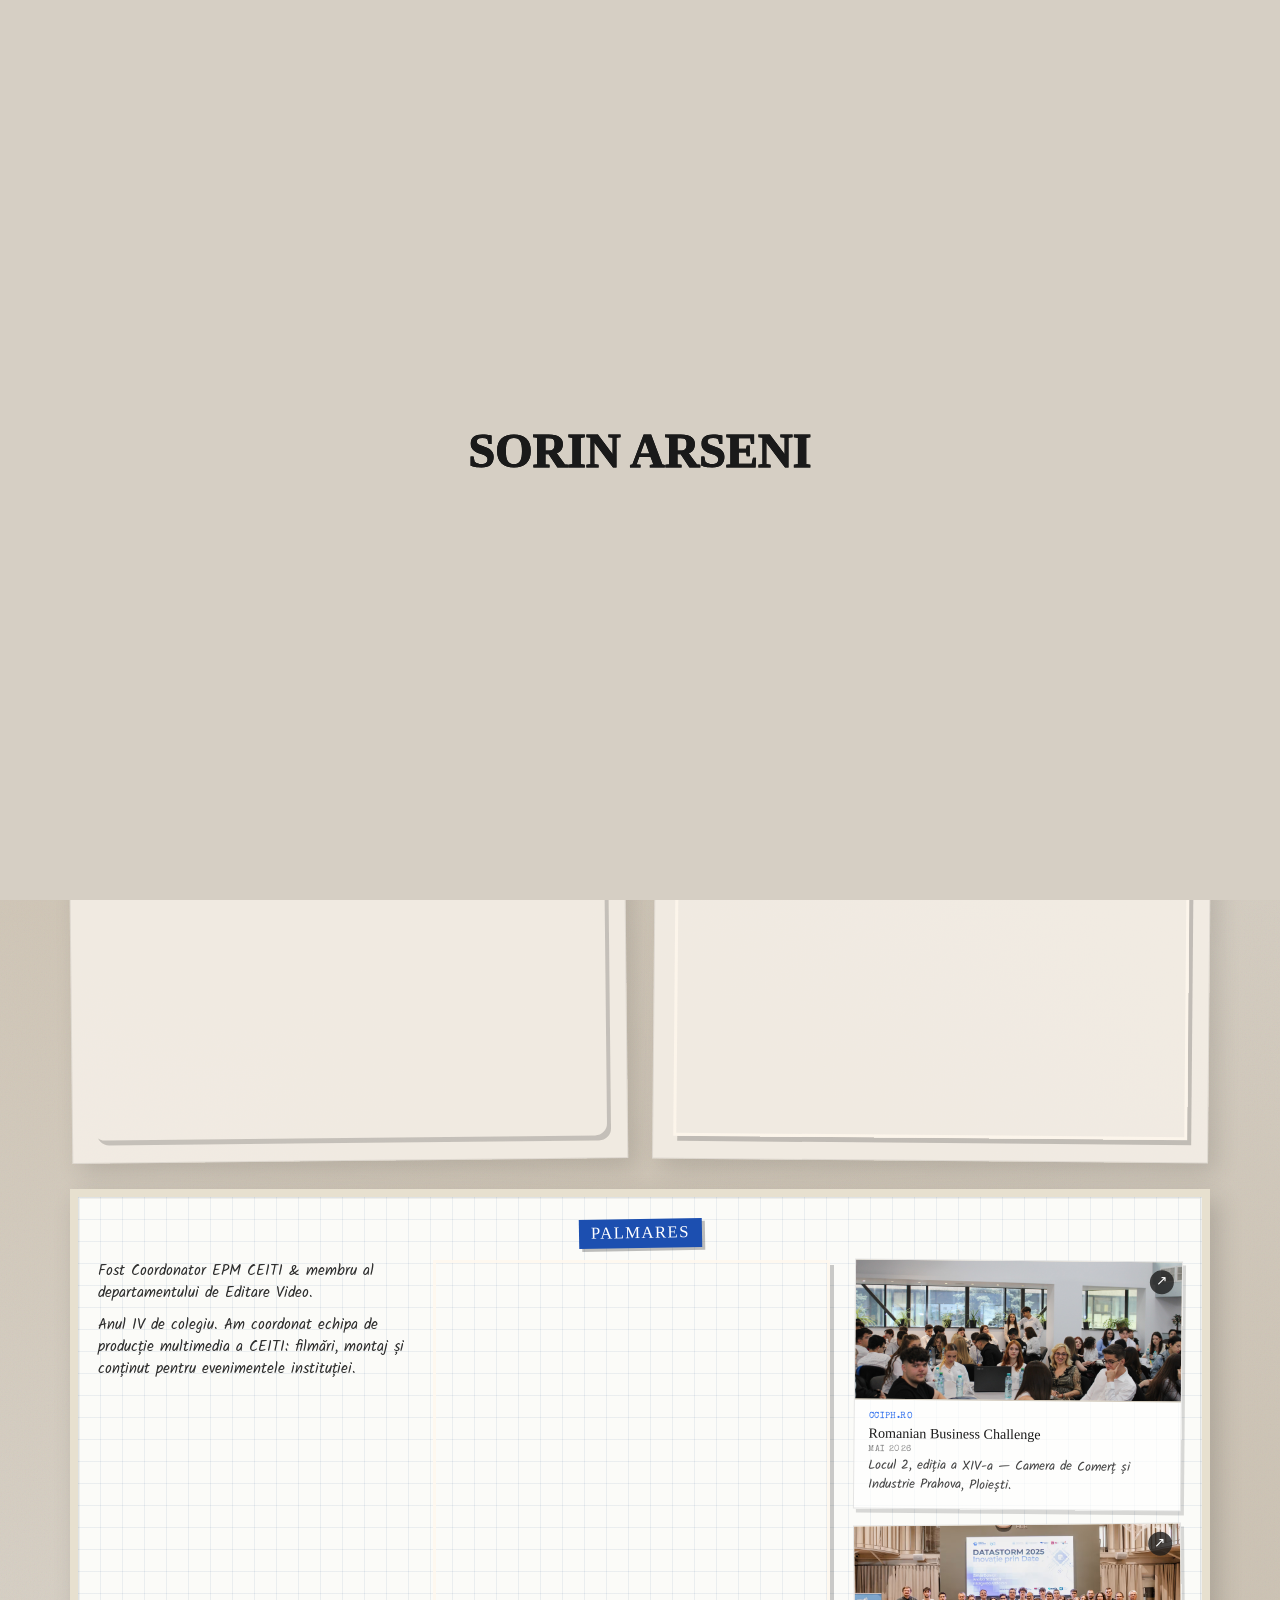
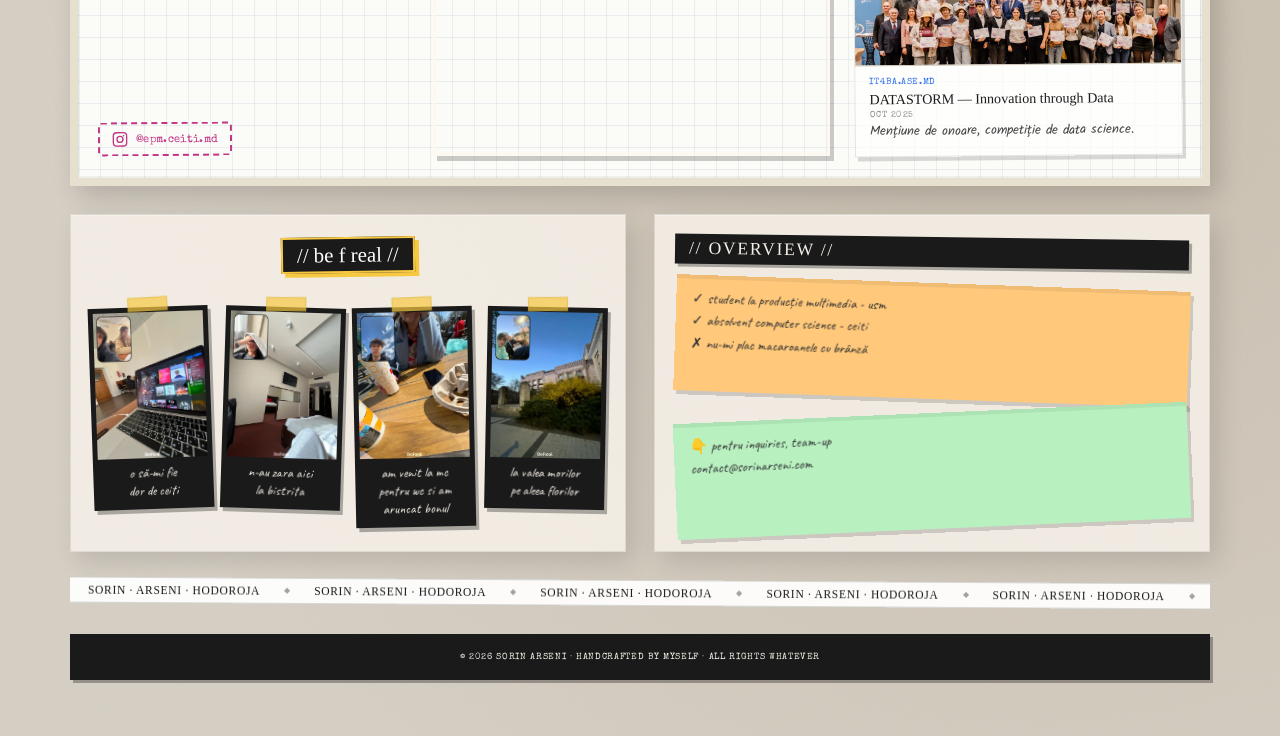
==== index.html @ 52825e4f "Clean up Palmares whiteboard: center title, drop marker tray and video subtitle, update coordinator " ====
<!doctype html>
<html lang="ro">
  <head>
    <meta charset="UTF-8" />
    <meta name="viewport" content="width=device-width, initial-scale=1.0" />
    <title>Sorin Arseni</title>
    <meta name="description" content="Sorin Arseni Hodoroja — digital creator și absolvent Computer Science - Chișinău, Moldova." />
    <meta property="og:title" content="Sorin Arseni" />
    <meta property="og:description" content="Digital creator și absolvent de Computer Science din Chișinău, Moldova." />
    <meta property="og:type" content="website" />
    <meta property="og:url" content="https://sorinarseni.com" />
    <meta property="og:image" content="https://sorinarseni.com/assets/images/me.jpg" />
    <meta name="twitter:card" content="summary_large_image" />
    <meta name="twitter:title" content="Sorin Arseni" />
    <meta name="twitter:description" content="Digital creator și absolvent de Computer Science din Chișinău, Moldova." />
    <meta name="twitter:image" content="https://sorinarseni.com/assets/images/me.jpg" />
    <link rel="icon" type="image/jpeg" href="assets/images/me.jpg" />
    <link
      href="https://fonts.googleapis.com/css2?family=Caveat:wght@400;600;700&family=Permanent+Marker&family=Special+Elite&family=Kalam:wght@300;400;700&display=swap"
      rel="stylesheet"
    />
    <link rel="stylesheet" href="assets/css/styles.css" />
  </head>
  <body>
    <div class="site-loader" id="siteLoader">
      <div class="loader"></div>
    </div>

    <div class="page">
      <div class="page-toolbar">
        <a
          class="toolbar-version"
          href="https://www.youtube.com/watch?v=p-SePx7OT5Y"
          target="_blank"
          rel="noopener"
        >
          <span class="toolbar-version-prefix">v</span>6.1
        </a>

        <div
          class="language-switch language-switch-desktop"
          role="group"
          aria-label="Language switch"
        >
          <button
            class="lang-btn is-active"
            type="button"
            data-lang="ro"
            aria-pressed="true"
          >
            RO
          </button>
          <button
            class="lang-btn"
            type="button"
            data-lang="en"
            aria-pressed="false"
          >
            EN
          </button>
          <button
            class="lang-btn"
            type="button"
            data-lang="it"
            aria-pressed="false"
          >
            IT
          </button>
        </div>

        <details class="lang-menu-mobile">
          <summary>LANG</summary>
          <div class="lang-menu-mobile-panel">
            <button
              class="lang-btn is-active"
              type="button"
              data-lang="ro"
              aria-pressed="true"
            >
              RO
            </button>
            <button
              class="lang-btn"
              type="button"
              data-lang="en"
              aria-pressed="false"
            >
              EN
            </button>
            <button
              class="lang-btn"
              type="button"
              data-lang="it"
              aria-pressed="false"
            >
              IT
            </button>
          </div>
        </details>
      </div>

      <div class="site-layout">
        <section class="hero-grid">
          <div class="hero-main">
            <div class="header-card torn">
              <div class="header-top">
                <div class="header-name-block">
                  <h1 class="name-big">
                    <span class="hl">Sorin</span><br />Arseni Hodoroja
                  </h1>
                  <p class="header-sub" data-i18n="header_sub">
                    Multimedia Production Student
                  </p>
                  <div class="barcode-row">
                    <div class="barcode" id="bc"></div>
                    <span class="barcode-label" data-i18n-html="barcode_label">
                      LOCATION: CHIȘINĂU, MOLDOVA, mc centru<br />
                      STATUS: ONLINE, probabil dau scroll pe TikTok
                    </span>
                  </div>
                </div>
                <div class="header-photo-block">
                  <div
                    class="photo-frame zoom-trigger"
                    tabindex="0"
                    role="button"
                    aria-label="Open portrait"
                    data-i18n-aria="open_portrait"
                  >
                    <img
                      src="assets/images/me.jpg"
                      alt="Sorin Arseni"
                      onerror="
                        this.style.display = 'none';
                        this.nextElementSibling.style.display = 'flex';
                      "
                    />
                    <div
                      class="photo-placeholder"
                      style="display: none"
                      data-i18n-html="me_placeholder"
                    >
                      pune<br />me.jpg<br />aici
                    </div>
                  </div>
                </div>
              </div>
            </div>

            <div class="media-row">
              <div
                class="player-crate pop"
                style="--r: -1.5deg; animation-delay: 0.55s"
              >
                <div class="disc-outer" id="discOuter">
                  <div class="disc-ring" id="discRing">
                    <div class="disc-art" id="discArt"></div>
                    <div class="disc-hole"></div>
                  </div>
                  <button
                    class="disc-play-btn"
                    id="discPlayBtn"
                    aria-label="Play/Pause"
                    data-i18n-aria="play_pause"
                  >
                    <svg
                      id="discIconPlay"
                      width="26"
                      height="26"
                      viewBox="0 0 24 24"
                      fill="white"
                    >
                      <path d="M8 5v14l11-7z" />
                    </svg>
                    <svg
                      id="discIconPause"
                      width="26"
                      height="26"
                      viewBox="0 0 24 24"
                      fill="white"
                      style="display: none"
                    >
                      <path d="M6 19h4V5H6v14zm8-14v14h4V5h-4z" />
                    </svg>
                  </button>
                </div>
                <div class="player-info">
                  <div class="player-song" id="playerSong">— selectează —</div>
                  <div class="player-artist" id="playerArtist">
                    apasă play ↓
                  </div>
                </div>
                <div class="progress-wrap">
                  <span class="progress-time" id="timeEl">0:00</span>
                  <div class="progress-bar" id="progressBar">
                    <div class="progress-fill" id="progressFill"></div>
                  </div>
                  <span class="progress-time" id="durEl">0:00</span>
                </div>
                <div class="player-controls">
                  <button
                    class="ctrl-btn"
                    id="btnPrev"
                    aria-label="Previous"
                    data-i18n-aria="previous_track"
                  >
                    <svg
                      width="16"
                      height="16"
                      viewBox="0 0 24 24"
                      fill="#f0ddb0"
                    >
                      <path d="M6 6h2v12H6zm3.5 6 8.5 6V6z" />
                    </svg>
                  </button>
                  <button
                    class="ctrl-btn main"
                    id="btnPlay"
                    aria-label="Play/Pause"
                    data-i18n-aria="play_pause"
                  >
                    <svg
                      id="iconPlay"
                      width="20"
                      height="20"
                      viewBox="0 0 24 24"
                      fill="#f7c842"
                    >
                      <path d="M8 5v14l11-7z" />
                    </svg>
                    <svg
                      id="iconPause"
                      width="20"
                      height="20"
                      viewBox="0 0 24 24"
                      fill="#f7c842"
                      style="display: none"
                    >
                      <path d="M6 19h4V5H6v14zm8-14v14h4V5h-4z" />
                    </svg>
                  </button>
                  <button
                    class="ctrl-btn"
                    id="btnNext"
                    aria-label="Next"
                    data-i18n-aria="next_track"
                  >
                    <svg
                      width="16"
                      height="16"
                      viewBox="0 0 24 24"
                      fill="#f0ddb0"
                    >
                      <path d="M16 6h-2v12h2zm-2.5 6L5 6v12z" />
                    </svg>
                  </button>
                  <button
                    class="ctrl-btn"
                    id="btnRepeat"
                    aria-label="Repeat"
                    data-i18n-aria="repeat_track"
                  >
                    <svg
                      width="14"
                      height="14"
                      viewBox="0 0 24 24"
                      fill="#f0ddb0"
                      id="iconRepeat"
                    >
                      <path
                        d="M7 7h10v3l4-4-4-4v3H5v6h2V7zm10 10H7v-3l-4 4 4 4v-3h12v-6h-2v4z"
                      />
                    </svg>
                  </button>
                </div>
                <div class="vol-row">
                  <svg
                    width="12"
                    height="12"
                    viewBox="0 0 24 24"
                    fill="#c8a87a"
                  >
                    <path
                      d="M3 9v6h4l5 5V4L7 9H3zm13.5 3c0-1.77-1.02-3.29-2.5-4.03v8.05c1.48-.73 2.5-2.25 2.5-4.02z"
                    />
                  </svg>
                  <input
                    type="range"
                    class="vol-slider"
                    id="volSlider"
                    min="0"
                    max="1"
                    step="0.01"
                    value="0.8"
                  />
                  <svg
                    width="12"
                    height="12"
                    viewBox="0 0 24 24"
                    fill="#c8a87a"
                  >
                    <path
                      d="M3 9v6h4l5 5V4L7 9H3zm13.5 3c0-1.77-1.02-3.29-2.5-4.03v8.05c1.48-.73 2.5-2.25 2.5-4.02zM16 3.23v2.06c2.89.86 5 3.54 5 6.71s-2.11 5.85-5 6.71v2.06c4.01-.91 7-4.49 7-8.77s-2.99-7.86-7-8.77z"
                    />
                  </svg>
                </div>
                <div class="playlist-dots" id="plDots"></div>
                <audio id="audio" preload="none"></audio>
              </div>

              <div class="stickies-stack">
                <div
                  class="sticky blue rot-l pop"
                  style="--r: -2.5deg; animation-delay: 0.5s"
                >
                  <div class="pin"></div>
                  <div data-i18n-html="sticky_coachella">
                    student producție multimedia, programator, activist, om,
                    organism eucariot<br /><br />
                    <em style="font-size: 0.88rem"
                      ><a
                        href="https://cv.sorinarseni.com"
                        style="color: inherit"
                        >"duh"</a
                      ></em
                    >
                  </div>
                </div>

                <div
                  class="sticky rot-r pop"
                  style="--r: 2.5deg; animation-delay: 0.62s"
                >
                  <div
                    class="pin"
                    style="
                      background: radial-gradient(
                        circle at 35% 35%,
                        #6bb3ff,
                        #2980b9
                      );
                    "
                  ></div>
                  <div data-i18n-html="sticky_account">
                    ✦ da tu șini iești sirioja<br />
                    să-mi furi tu mie kontu'<br />
                    țî sî parîi normal?? ✦
                  </div>
                </div>
              </div>

              <div
                class="wood-plank pop zoom-trigger"
                tabindex="0"
                role="button"
                aria-label="Open wood photo"
                data-i18n-aria="open_wood_photo"
                style="--r: 0deg; animation-delay: 0.7s"
              >
                <div class="wood-photo-frame">
                  <img
                    src="assets/images/wood-photo.jpg"
                    alt="Wood plank photo"
                    onerror="
                      this.style.display = 'none';
                      this.nextElementSibling.style.display = 'flex';
                    "
                  />
                  <div
                    class="wood-photo-placeholder"
                    style="display: none"
                    data-i18n-html="wood_placeholder"
                  >
                    pune<br />wood-photo.jpg<br />aici
                  </div>
                </div>
              </div>
            </div>
          </div>

          <aside class="panel-card socials-panel">
            <div class="socials-top">
              <div class="section-label-socials" data-i18n="socials_label">
                // socials //
              </div>
            </div>
            <div class="links-grid">
              <a
                class="link-item taped"
                href="https://instagram.com/sorinarseni"
                target="_blank"
                rel="noopener"
              >
                <div class="link-badge" style="border-color: #c13584">
                  <svg
                    class="ico"
                    width="22"
                    height="22"
                    viewBox="0 0 24 24"
                    fill="none"
                  >
                    <rect
                      x="2"
                      y="2"
                      width="20"
                      height="20"
                      rx="5"
                      stroke="#c13584"
                      stroke-width="2"
                    />
                    <circle
                      cx="12"
                      cy="12"
                      r="4.5"
                      stroke="#c13584"
                      stroke-width="2"
                    />
                    <circle cx="17.5" cy="6.5" r="1.2" fill="#c13584" />
                  </svg>
                </div>
                <div class="link-text">
                  <div class="link-platform-name">Instagram</div>
                  <div class="link-handle" data-i18n="instagram_handle">
                    @sorinarseni / aici respir
                  </div>
                </div>
                <div class="link-arrow">→</div>
              </a>

              <a
                class="link-item"
                href="https://tiktok.com/@suorinarseni"
                target="_blank"
                rel="noopener"
              >
                <div class="link-badge">
                  <svg
                    class="ico"
                    width="20"
                    height="22"
                    viewBox="0 0 24 24"
                    fill="#010101"
                  >
                    <path
                      d="M19.59 6.69a4.83 4.83 0 01-3.77-4.25V2h-3.45v13.67a2.89 2.89 0 01-2.88 2.5 2.89 2.89 0 01-2.89-2.89 2.89 2.89 0 012.89-2.89c.28 0 .54.04.79.1V9.01a6.32 6.32 0 00-.79-.05 6.34 6.34 0 100 12.68 6.34 6.34 0 006.33-6.34V8.69a8.25 8.25 0 004.84 1.55V6.79a4.85 4.85 0 01-1.07-.1z"
                    />
                  </svg>
                </div>
                <div class="link-text">
                  <div class="link-platform-name">TikTok</div>
                  <div class="link-handle" data-i18n="tiktok_handle">
                    @suorinarseni / aici râd
                  </div>
                </div>
                <div class="link-arrow">→</div>
              </a>

              <a
                class="link-item taped"
                href="https://youtube.com/@sorinarseni"
                target="_blank"
                rel="noopener"
              >
                <div class="link-badge" style="border-color: #ff0000">
                  <svg
                    class="ico"
                    width="22"
                    height="16"
                    viewBox="0 0 22 16"
                    fill="#ff0000"
                  >
                    <path
                      d="M21.54 2.5A2.77 2.77 0 0019.6.56C17.9 0 11 0 11 0S4.1 0 2.4.56A2.77 2.77 0 00.46 2.5 29.1 29.1 0 000 8a29.1 29.1 0 00.46 5.5A2.77 2.77 0 002.4 15.44C4.1 16 11 16 11 16s6.9 0 8.6-.56a2.77 2.77 0 001.94-1.94A29.1 29.1 0 0022 8a29.1 29.1 0 00-.46-5.5zM8.75 11.38V4.62L14.5 8l-5.75 3.38z"
                    />
                  </svg>
                </div>
                <div class="link-text">
                  <div class="link-platform-name">YouTube</div>
                  <div class="link-handle" data-i18n="youtube_handle">
                    @sorinarseni / aici mănânc
                  </div>
                </div>
                <div class="link-arrow">→</div>
              </a>

              <a
                class="link-item"
                href="https://x.com/suorinarseni"
                target="_blank"
                rel="noopener"
              >
                <div class="link-badge">
                  <svg
                    class="ico"
                    width="18"
                    height="17"
                    viewBox="0 0 20 18"
                    fill="#000"
                  >
                    <path
                      d="M17.316 0h3.274l-7.15 8.17L22 18h-6.587l-5.16-6.746L4.35 18H1.072l7.65-8.742L0 0h6.754l4.664 6.167L17.316 0zm-1.149 16.17h1.814L3.916 1.856H1.97L16.167 16.17z"
                    />
                  </svg>
                </div>
                <div class="link-text">
                  <div class="link-platform-name">X / Twitter</div>
                  <div class="link-handle" data-i18n="twitter_handle">
                    @suorinarseni / aici dorm
                  </div>
                </div>
                <div class="link-arrow">→</div>
              </a>
            </div>

            <div
              class="socials-photo-card zoom-trigger"
              tabindex="0"
              role="button"
              aria-label="Open socials photo"
              data-i18n-aria="open_socials_photo"
            >
              <div class="socials-photo-frame">
                <img
                  src="assets/images/socials-photo.jpg"
                  alt="Socials photo"
                  onerror="
                    this.style.display = 'none';
                    this.nextElementSibling.style.display = 'flex';
                  "
                />
                <div
                  class="socials-photo-placeholder"
                  style="display: none"
                  data-i18n-html="socials_photo_placeholder"
                >
                  pune<br />socials-photo.jpg<br />aici
                </div>
              </div>
            </div>
          </aside>
        </section>

        <a
          class="washi-wrap w1"
          href="https://www.youtube.com/watch?v=p-SePx7OT5Y"
          target="_blank"
          rel="noopener"
          style="display: block; text-decoration: none; color: inherit"
        >
          <div class="washi-ticker" id="w1ticker"></div>
        </a>

        <section class="embeds-grid">
          <div class="panel-card embed-panel spotify-panel">
            <div class="embed-tape embed-tape-left"></div>
            <div class="embed-tape embed-tape-right"></div>
            <div
              class="section-label-embed section-label-spotify"
              data-i18n="spotify_label"
            >
              playlist vama veche 2012 color
            </div>
            <div class="spotify-wrap">
              <iframe
                data-testid="embed-iframe"
                style="border-radius: 12px"
                src="https://open.spotify.com/embed/playlist/0iVKXqPPuLrxxDPm6s3a2a?utm_source=generator"
                width="100%"
                height="352"
                frameborder="0"
                allowfullscreen=""
                allow="
                  autoplay;
                  clipboard-write;
                  encrypted-media;
                  fullscreen;
                  picture-in-picture;
                "
                loading="lazy"
              ></iframe>
            </div>
          </div>

          <div class="panel-card embed-panel youtube-panel">
            <div class="embed-tape embed-tape-left"></div>
            <div class="embed-tape embed-tape-right"></div>
            <div
              class="section-label-embed section-label-youtube"
              data-i18n="youtube_embed_label"
            >
              eu când am absolvit colegiul
            </div>
            <div class="youtube-wrap">
              <iframe
                src="https://www.youtube.com/embed/0XCrNElxxKw?si=_c0EbMqWaans06YG&start=26"
                title="YouTube video player"
                frameborder="0"
                allow="
                  accelerometer;
                  autoplay;
                  clipboard-write;
                  encrypted-media;
                  gyroscope;
                  picture-in-picture;
                  web-share;
                "
                referrerpolicy="strict-origin-when-cross-origin"
                allowfullscreen
              ></iframe>
            </div>
          </div>
        </section>

        <div
          class="panel-card whiteboard-panel pop"
          style="animation-delay: 0.7s"
        >
          <div
            class="section-label-embed section-label-whiteboard"
            data-i18n="palmares_label"
          >
            Palmares
          </div>
          <div class="palmares-board">
            <div class="palmares-col palmares-info">
              <p class="whiteboard-text" data-i18n="experience_role">
                Fost Coordonator EPM CEITI &amp; membru al departamentului de
                Editare Video.
              </p>
              <p class="whiteboard-text" data-i18n="experience_desc">
                Anul IV de colegiu. Am coordonat echipa de producție
                multimedia a CEITI: filmări, montaj și conținut pentru
                evenimentele instituției.
              </p>
              <a
                class="whiteboard-link"
                href="https://www.instagram.com/epm.ceiti.md/"
                target="_blank"
                rel="noopener"
              >
                <svg width="16" height="16" viewBox="0 0 24 24" fill="none">
                  <rect
                    x="2"
                    y="2"
                    width="20"
                    height="20"
                    rx="5"
                    stroke="#c13584"
                    stroke-width="2"
                  />
                  <circle
                    cx="12"
                    cy="12"
                    r="4.5"
                    stroke="#c13584"
                    stroke-width="2"
                  />
                  <circle cx="17.5" cy="6.5" r="1.2" fill="#c13584" />
                </svg>
                @epm.ceiti.md
              </a>
            </div>

            <div class="palmares-col palmares-video">
              <div class="youtube-wrap">
                <iframe
                  src="https://www.youtube.com/embed/pu8-mA47cO4"
                  title="YouTube video player"
                  frameborder="0"
                  allow="
                    accelerometer;
                    autoplay;
                    clipboard-write;
                    encrypted-media;
                    gyroscope;
                    picture-in-picture;
                    web-share;
                  "
                  referrerpolicy="strict-origin-when-cross-origin"
                  allowfullscreen
                ></iframe>
              </div>
            </div>

            <div class="palmares-col palmares-competitions">
              <a
                class="competition-item competition-link"
                href="https://cciph.ro/romanian-business-challenge-editia-a-xiv-a/"
                target="_blank"
                rel="noopener"
              >
                <div class="competition-photo">
                  <img
                    src="assets/images/ploiesti_competitie.jpg"
                    alt="Romanian Business Challenge"
                    onerror="
                      this.style.display = 'none';
                      this.nextElementSibling.style.display = 'flex';
                    "
                  />
                  <div
                    class="competition-placeholder"
                    style="display: none"
                    data-i18n-html="competition1_placeholder"
                  >
                    pune<br />competition1.jpg<br />aici
                  </div>
                  <span class="competition-open">↗</span>
                </div>
                <div class="competition-info">
                  <span class="competition-domain">cciph.ro</span>
                  <span
                    class="competition-title"
                    data-i18n="competition1_title"
                  >
                    Romanian Business Challenge
                  </span>
                  <span
                    class="competition-date"
                    data-i18n="competition1_date"
                  >
                    Mai 2026
                  </span>
                  <span
                    class="competition-desc"
                    data-i18n="competition1_desc"
                  >
                    Locul 2, ediția a XIV-a — Camera de Comerț și Industrie
                    Prahova, Ploiești.
                  </span>
                </div>
              </a>

              <a
                class="competition-item competition-link"
                href="https://it4ba.ase.md/event2025_8.html"
                target="_blank"
                rel="noopener"
              >
                <div class="competition-photo">
                  <img
                    src="assets/images/datastorm_competitie.avif"
                    alt="DATASTORM"
                    onerror="
                      this.style.display = 'none';
                      this.nextElementSibling.style.display = 'flex';
                    "
                  />
                  <div
                    class="competition-placeholder"
                    style="display: none"
                    data-i18n-html="competition2_placeholder"
                  >
                    pune<br />competition2.jpg<br />aici
                  </div>
                  <span class="competition-open">↗</span>
                </div>
                <div class="competition-info">
                  <span class="competition-domain">it4ba.ase.md</span>
                  <span
                    class="competition-title"
                    data-i18n="competition2_title"
                  >
                    DATASTORM — Innovation through Data
                  </span>
                  <span
                    class="competition-date"
                    data-i18n="competition2_date"
                  >
                    Oct 2025
                  </span>
                  <span
                    class="competition-desc"
                    data-i18n="competition2_desc"
                  >
                    Mențiune de onoare, competiție de data science.
                  </span>
                </div>
              </a>
            </div>
          </div>
        </div>

        <section class="content-grid">
          <section class="panel-card bereal-panel">
            <div class="section-label-bereal" data-i18n="bereal_label">
              // be f real //
            </div>
            <div class="bereal-grid">
              <div
                class="bereal-item pop"
                tabindex="0"
                role="button"
                aria-label="Open BeReal 1"
                data-i18n-aria="open_bereal_1"
                style="--r: -2deg; animation-delay: 0.9s"
              >
                <div class="bereal-photo">
                  <img
                    class="photo-img"
                    src="assets/images/bereal1.jpg"
                    alt="bereal 1"
                    onerror="
                      this.style.display = 'none';
                      this.nextElementSibling.style.display = 'flex';
                    "
                  />
                  <div class="photo-empty" style="display: none">
                    bereal1.jpg
                  </div>
                  <span class="bereal-caption" data-i18n="bereal_caption_1">
                    o să-mi fie dor de ceiti
                  </span>
                </div>
              </div>

              <div
                class="bereal-item pop"
                tabindex="0"
                role="button"
                aria-label="Open BeReal 2"
                data-i18n-aria="open_bereal_2"
                style="--r: 1.8deg; animation-delay: 0.98s"
              >
                <div class="bereal-photo">
                  <img
                    class="photo-img"
                    src="assets/images/bereal2.jpg"
                    alt="bereal 2"
                    onerror="
                      this.style.display = 'none';
                      this.nextElementSibling.style.display = 'flex';
                    "
                  />
                  <div class="photo-empty" style="display: none">
                    bereal2.jpg
                  </div>
                  <span class="bereal-caption" data-i18n="bereal_caption_2">
                    n-au zara aici la bistrita
                  </span>
                </div>
              </div>

              <div
                class="bereal-item pop"
                tabindex="0"
                role="button"
                aria-label="Open BeReal 3"
                data-i18n-aria="open_bereal_3"
                style="--r: -1.2deg; animation-delay: 1.06s"
              >
                <div class="bereal-photo">
                  <img
                    class="photo-img"
                    src="assets/images/bereal3.jpg"
                    alt="bereal 3"
                    onerror="
                      this.style.display = 'none';
                      this.nextElementSibling.style.display = 'flex';
                    "
                  />
                  <div class="photo-empty" style="display: none">
                    bereal3.jpg
                  </div>
                  <span class="bereal-caption" data-i18n="bereal_caption_3">
                    am venit la mc pentru wc si am aruncat bonul
                  </span>
                </div>
              </div>

              <div
                class="bereal-item pop"
                tabindex="0"
                role="button"
                aria-label="Open BeReal 4"
                data-i18n-aria="open_bereal_4"
                style="--r: 1.1deg; animation-delay: 1.14s"
              >
                <div class="bereal-photo">
                  <img
                    class="photo-img"
                    src="assets/images/bereal4.jpg"
                    alt="bereal 4"
                    onerror="
                      this.style.display = 'none';
                      this.nextElementSibling.style.display = 'flex';
                    "
                  />
                  <div class="photo-empty" style="display: none">
                    bereal4.jpg
                  </div>
                  <span class="bereal-caption" data-i18n="bereal_caption_4">
                    la valea morilor pe aleea florilor
                  </span>
                </div>
              </div>
            </div>
          </section>

          <aside class="panel-card overview-panel">
            <div class="section-label-intro" data-i18n="overview_label">
              // overview //
            </div>
            <div class="bottom-stickies">
              <div
                class="sticky orange rot-r pop"
                style="--r: 2deg; animation-delay: 0.78s; font-size: 0.9rem"
              >
                <div data-i18n-html="overview_main">
                  ✓ absolvent computer science - ceiti<br />
                  ✓ student la producție multimedia - usm<br />
                  ✗ nu-mi plac macaroanele cu brânză
                </div>
              </div>
              <div
                class="sticky green rot-l pop"
                style="--r: -2.5deg; animation-delay: 0.86s; font-size: 0.9rem"
              >
                <div data-i18n-html="overview_contact">
                  👇 pentru inquiries, team-up<br />
                  contact@sorinarseni.com
                </div>
              </div>
            </div>
          </aside>
        </section>

        <div class="bereal-modal" id="berealModal" aria-hidden="true">
          <div
            class="bereal-modal-card is-bereal"
            id="berealModalCard"
            role="dialog"
            aria-modal="true"
            aria-label="Image preview"
            data-i18n-aria="image_preview"
          >
            <div class="bereal-modal-photo" id="berealModalPhoto"></div>
          </div>
        </div>

        <a
          class="washi-wrap w2"
          href="https://www.youtube.com/watch?v=p-SePx7OT5Y"
          target="_blank"
          rel="noopener"
          style="display: block; text-decoration: none; color: inherit"
        >
          <div class="washi-ticker" id="w2ticker"></div>
        </a>

        <footer class="footer-strip" data-i18n="footer_copy">
          © 2026 SORIN ARSENI · HANDCRAFTED BY MYSELF · ALL RIGHTS WHATEVER
        </footer>
      </div>
    </div>

    <script src="assets/js/script.js"></script>
  </body>
</html>
---- assets/css/styles.css ----
*,
      *::before,
      *::after {
        margin: 0;
        padding: 0;
        box-sizing: border-box;
      }

      :root {
        --paper: #f5f0e8;
        --ink: #1a1a1a;
        --accent: #f7c842;
        --shadow: rgba(0, 0, 0, 0.16);
      }

      html.custom-cursor,
      html.custom-cursor * {
        cursor: none !important;
      }

      .site-loader {
        position: fixed;
        inset: 0;
        z-index: 20000;
        display: flex;
        align-items: center;
        justify-content: center;
        background: #d6cfc4;
        transition: opacity 0.5s ease;
      }

      .site-loader.is-hidden {
        opacity: 0;
        pointer-events: none;
      }

      .loader {
        width: fit-content;
        padding: 0.2em 0.3em;
        font-size: clamp(28px, 6vw, 48px);
        font-family: "Permanent Marker", cursive;
        font-weight: bold;
        text-transform: uppercase;
        color: #0000;
        -webkit-text-stroke: 1px var(--ink);
        background: conic-gradient(var(--ink) 0 0) text;
        animation: l8 2s linear infinite;
      }

      .loader:before {
        content: "Sorin Arseni";
      }

      @keyframes l8 {
        0%,
        2%,
        8%,
        11%,
        15%,
        21%,
        30%,
        32%,
        35%,
        40%,
        46%,
        47%,
        53%,
        61%,
        70%,
        72%,
        77%,
        80%,
        86% {
          background-size: 0 0;
        }
        1%,
        9%,
        10%,
        16%,
        20%,
        31%,
        34%,
        41%,
        45%,
        48%,
        52%,
        55%,
        60%,
        73%,
        76%,
        81%,
        85%,
        96%,
        100% {
          background-size: 100% 100%;
        }
      }

      .cursor-dot {
        position: fixed;
        top: 0;
        left: 0;
        width: 10px;
        height: 10px;
        border-radius: 50%;
        background: var(--ink);
        pointer-events: none;
        z-index: 10000;
        opacity: 0;
        transition:
          width 0.15s ease,
          height 0.15s ease,
          background 0.15s ease;
      }

      .cursor-dot.is-link {
        width: 16px;
        height: 16px;
        background: var(--accent);
        border: 2px solid var(--ink);
      }

      .cursor-shadow {
        position: fixed;
        top: 0;
        left: 0;
        width: 20px;
        height: 20px;
        border-radius: 50%;
        background: rgba(0, 0, 0, 0.35);
        filter: blur(5px);
        pointer-events: none;
        z-index: 9999;
        opacity: 0;
        transition: opacity 0.25s ease;
      }

      body {
        background-color: #d6cfc4;
        background-image:
          radial-gradient(
            circle at 20% 30%,
            rgba(180, 160, 130, 0.3) 0%,
            transparent 50%
          ),
          radial-gradient(
            circle at 80% 70%,
            rgba(160, 140, 110, 0.25) 0%,
            transparent 50%
          ),
          url("data:image/svg+xml,%3Csvg xmlns='http://www.w3.org/2000/svg' width='300' height='300'%3E%3Cfilter id='n'%3E%3CfeTurbulence type='fractalNoise' baseFrequency='0.75' numOctaves='4' stitchTiles='stitch'/%3E%3C/filter%3E%3Crect width='300' height='300' filter='url(%23n)' opacity='0.08'/%3E%3C/svg%3E");
        min-height: 100vh;
        font-family: "Kalam", cursive;
        color: var(--ink);
        overflow-x: hidden;
      }

      .page {
        max-width: 1180px;
        margin: 0 auto;
        padding: 28px 20px 56px;
      }

      .page-toolbar {
        display: flex;
        align-items: center;
        justify-content: flex-end;
        gap: 8px;
        margin-bottom: 10px;
      }

      .toolbar-version {
        margin-right: auto;
        margin-left: 10px;
        display: inline-block;
        font-family: "Special Elite", serif;
        font-size: 0.64rem;
        letter-spacing: 0.08em;
        text-transform: uppercase;
        color: rgba(26, 26, 26, 0.5);
        text-decoration: none;
        user-select: none;
        transform: rotate(-3deg);
      }

      .toolbar-version:hover,
      .toolbar-version:focus-visible {
        color: rgba(26, 26, 26, 0.72);
      }

      .toolbar-version-prefix {
        font-size: 0.48rem;
      }

      .language-switch-desktop {
        display: inline-flex;
        align-items: center;
        gap: 8px;
        padding: 8px 10px;
        background: rgba(245, 240, 232, 0.88);
        border: 1px solid rgba(0, 0, 0, 0.1);
        box-shadow: 3px 4px 0 rgba(0, 0, 0, 0.14);
      }

      .lang-menu-mobile {
        display: none;
        position: relative;
      }

      .lang-menu-mobile[open] {
        z-index: 25;
      }

      .lang-menu-mobile summary {
        list-style: none;
        cursor: pointer;
        padding: 8px 12px 9px;
        background: rgba(245, 240, 232, 0.94);
        border: 1px solid rgba(0, 0, 0, 0.12);
        box-shadow: 3px 4px 0 rgba(0, 0, 0, 0.14);
        font-family: "Special Elite", serif;
        font-size: 0.72rem;
        letter-spacing: 0.08em;
        text-transform: uppercase;
        color: var(--ink);
        user-select: none;
      }

      .lang-menu-mobile summary::-webkit-details-marker {
        display: none;
      }

      .lang-menu-mobile-panel {
        position: absolute;
        top: calc(100% + 8px);
        right: 0;
        display: flex;
        flex-direction: column;
        gap: 8px;
        min-width: 84px;
        padding: 10px;
        background: rgba(245, 240, 232, 0.96);
        border: 1px solid rgba(0, 0, 0, 0.12);
        box-shadow: 4px 5px 0 rgba(0, 0, 0, 0.16);
      }

      .site-layout {
        display: flex;
        flex-direction: column;
        gap: 28px;
      }

      .hero-grid,
      .content-grid {
        display: grid;
        grid-template-columns: minmax(0, 1.2fr) minmax(320px, 0.8fr);
        gap: 28px;
      }

      .hero-grid {
        align-items: start;
      }

      .content-grid {
        grid-template-columns: repeat(2, minmax(0, 1fr));
        align-items: stretch;
      }

      .hero-main {
        min-width: 0;
        display: flex;
        flex-direction: column;
        gap: 22px;
      }

      .panel-card {
        background: rgba(245, 240, 232, 0.88);
        border: 1px solid rgba(0, 0, 0, 0.08);
        box-shadow:
          8px 10px 24px rgba(0, 0, 0, 0.12),
          inset 0 1px 0 rgba(255, 255, 255, 0.25);
        padding: 22px 20px;
        position: relative;
      }

      .socials-panel {
        display: flex;
        flex-direction: column;
        justify-content: flex-start;
        gap: 18px;
        top: -6px;
      }

      .torn {
        position: relative;
      }

      .torn::after {
        content: "";
        position: absolute;
        bottom: -13px;
        left: 0;
        right: 0;
        height: 15px;
        background: inherit;
        clip-path: polygon(
          0% 0%,
          3% 100%,
          6% 20%,
          9% 90%,
          12% 10%,
          15% 80%,
          18% 5%,
          21% 85%,
          24% 15%,
          27% 95%,
          30% 0%,
          33% 80%,
          36% 20%,
          39% 100%,
          42% 0%,
          45% 90%,
          48% 10%,
          51% 80%,
          54% 0%,
          57% 100%,
          60% 15%,
          63% 85%,
          66% 5%,
          69% 95%,
          72% 20%,
          75% 80%,
          78% 0%,
          81% 90%,
          84% 10%,
          87% 100%,
          90% 5%,
          93% 80%,
          96% 20%,
          100% 0%,
          100% 0%
        );
      }

      .header-card {
        background: var(--paper);
        border: 1px solid rgba(0, 0, 0, 0.08);
        box-shadow:
          4px 5px 0 rgba(0, 0, 0, 0.18),
          2px 2px 12px rgba(0, 0, 0, 0.1);
        padding: 20px 18px 24px;
        transform: rotate(-1deg);
        position: relative;
        animation: dropIn 0.5s ease both;
      }

      .header-card::before {
        content: "";
        position: absolute;
        top: -11px;
        left: 50%;
        transform: translateX(-50%) rotate(-2deg);
        width: 70px;
        height: 22px;
        background: rgba(255, 220, 100, 0.55);
        border: 1px solid rgba(200, 170, 50, 0.3);
      }

      .header-top {
        display: flex;
        align-items: flex-start;
        gap: 10px;
      }

      .header-name-block {
        flex: 1;
        min-width: 0;
        padding-right: 18px;
      }

      .name-big {
        font-family: "Permanent Marker", cursive;
        font-size: clamp(2rem, 7vw, 3.8rem);
        line-height: 1;
        color: var(--ink);
        letter-spacing: -1px;
      }

      .name-big .hl {
        display: inline;
        background: linear-gradient(to right, var(--accent), var(--accent))
          no-repeat;
        background-size: 100% 5px;
        background-position: 0 calc(100% - 8px);
      }

      .header-sub {
        font-family: "Special Elite", serif;
        font-size: 0.75rem;
        color: #555;
        margin-top: 6px;
        letter-spacing: 0.04em;
      }

      .barcode-row {
        margin-top: 10px;
        display: flex;
        align-items: center;
        gap: 8px;
        flex-wrap: wrap;
      }

      .barcode {
        display: flex;
        gap: 2px;
        align-items: flex-end;
        height: 24px;
        flex-shrink: 0;
      }

      .barcode span {
        display: block;
        background: var(--ink);
      }

      .barcode-label {
        font-family: "Special Elite", serif;
        font-size: 0.52rem;
        color: #888;
        letter-spacing: 0.04em;
        line-height: 1.6;
      }

      .header-photo-block {
        flex-shrink: 0;
        position: relative;
        left: -12px;
        margin-top: 6px;
        z-index: 1;
      }

      .photo-frame {
        width: 128px;
        height: 152px;
        background: #e8e0d0;
        border: 3px solid var(--paper);
        box-shadow:
          2px 3px 0 rgba(0, 0, 0, 0.22),
          0 0 0 1px rgba(0, 0, 0, 0.08);
        overflow: hidden;
        position: relative;
        transform: rotate(5deg);
      }

      .photo-frame.zoom-trigger {
        cursor: zoom-in;
        transition:
          box-shadow 0.14s ease,
          transform 0.14s ease;
      }

      .photo-frame.zoom-trigger:hover,
      .photo-frame.zoom-trigger:focus-visible {
        box-shadow:
          4px 6px 0 rgba(0, 0, 0, 0.22),
          0 0 0 1px rgba(0, 0, 0, 0.08);
      }

      .photo-frame img {
        width: 100%;
        height: 100%;
        object-fit: cover;
        display: block;
      }

      .photo-placeholder {
        width: 100%;
        height: 100%;
        display: flex;
        align-items: center;
        justify-content: center;
        font-family: "Special Elite", serif;
        font-size: 0.42rem;
        color: #888;
        text-align: center;
        padding: 6px;
        line-height: 1.5;
      }

      .media-row {
        display: flex;
        gap: 14px;
        align-items: stretch;
      }

      .stickies-stack {
        flex: 1 1 0;
        min-width: 0;
        display: flex;
        flex-direction: column;
        gap: 14px;
        justify-content: center;
      }

      .sticky {
        background: #f9e84a;
        box-shadow: 3px 4px 0 rgba(0, 0, 0, 0.15);
        padding: 12px 16px 16px;
        font-family: "Caveat", cursive;
        font-size: 1rem;
        color: #333;
        line-height: 1.55;
        position: relative;
        min-height: 116px;
      }

      .sticky::before {
        content: "";
        position: absolute;
        top: 0;
        left: 0;
        right: 0;
        height: 4px;
        background: rgba(0, 0, 0, 0.06);
      }

      .sticky.blue {
        background: #a8d8ea;
      }

      .sticky.orange {
        background: #ffc87a;
      }

      .sticky.green {
        background: #b8f0c0;
      }

      .sticky.rot-l {
        transform: rotate(-2.5deg);
      }

      .sticky.rot-r {
        transform: rotate(2deg);
      }

      .pin {
        display: inline-block;
        width: 14px;
        height: 14px;
        background: radial-gradient(circle at 35% 35%, #ff6b6b, #c0392b);
        border-radius: 50%;
        box-shadow:
          0 2px 4px rgba(0, 0, 0, 0.35),
          inset 0 -1px 2px rgba(0, 0, 0, 0.2);
        margin-bottom: 4px;
        position: relative;
      }

      .pin::after {
        content: "";
        position: absolute;
        bottom: -6px;
        left: 50%;
        transform: translateX(-50%);
        width: 3px;
        height: 7px;
        background: linear-gradient(180deg, #999, #ccc);
        border-radius: 0 0 2px 2px;
      }

      .player-crate {
        flex: 0 0 190px;
        max-width: 190px;
        transform: rotate(-1.5deg);
        border-radius: 6px;
        padding: 14px 13px 16px;
        background:
          linear-gradient(
            180deg,
            rgba(255, 255, 255, 0.07) 0%,
            rgba(0, 0, 0, 0.05) 100%
          ),
          repeating-linear-gradient(
            90deg,
            #7a4015 0px,
            #7a4015 13px,
            #8d4e1e 13px,
            #8d4e1e 26px,
            #6b3810 26px,
            #6b3810 39px
          );
        box-shadow:
          4px 5px 0 rgba(0, 0, 0, 0.25),
          inset 0 1px 0 rgba(255, 255, 255, 0.15),
          inset 0 -3px 6px rgba(0, 0, 0, 0.2);
        border: 1px solid rgba(50, 25, 5, 0.5);
        display: flex;
        flex-direction: column;
        align-items: center;
        gap: 9px;
      }

      .disc-outer {
        position: relative;
        width: 90px;
        height: 90px;
        flex-shrink: 0;
        cursor: pointer;
      }

      .disc-ring {
        position: absolute;
        inset: 0;
        border-radius: 50%;
        background: repeating-radial-gradient(
          circle at center,
          #111 0px,
          #111 2px,
          #1a1a1a 2px,
          #1a1a1a 4px
        );
        box-shadow:
          0 3px 12px rgba(0, 0, 0, 0.6),
          inset 0 0 20px rgba(0, 0, 0, 0.4);
        overflow: hidden;
      }

      .disc-ring.spinning {
        animation: spinDisc 2.4s linear infinite;
      }

      @keyframes spinDisc {
        from {
          transform: rotate(0deg);
        }
        to {
          transform: rotate(360deg);
        }
      }

      .disc-art {
        position: absolute;
        inset: 18%;
        border-radius: 50%;
        background-size: cover;
        background-position: center;
        background-color: #333;
        border: 2px solid rgba(255, 255, 255, 0.1);
      }

      .disc-hole {
        position: absolute;
        width: 14px;
        height: 14px;
        border-radius: 50%;
        background: #1a1a1a;
        border: 2px solid rgba(255, 255, 255, 0.12);
        z-index: 2;
        top: 50%;
        left: 50%;
        transform: translate(-50%, -50%);
      }

      .disc-play-btn {
        position: absolute;
        inset: 0;
        display: flex;
        align-items: center;
        justify-content: center;
        border-radius: 50%;
        background: transparent;
        border: none;
        cursor: pointer;
        z-index: 3;
        opacity: 0;
        transition: opacity 0.2s;
      }

      .disc-outer:hover .disc-play-btn {
        opacity: 1;
      }

      .disc-play-btn svg {
        filter: drop-shadow(0 1px 4px rgba(0, 0, 0, 0.8));
      }

      .player-info {
        text-align: center;
        width: 100%;
      }

      .player-song {
        font-family: "Permanent Marker", cursive;
        font-size: 0.8rem;
        color: #fff8ee;
        white-space: nowrap;
        overflow: hidden;
        text-overflow: ellipsis;
        margin-bottom: 1px;
        text-shadow: 0 1px 2px rgba(0, 0, 0, 0.4);
      }

      .player-artist {
        font-family: "Special Elite", serif;
        font-size: 0.54rem;
        color: #c8a87a;
        letter-spacing: 0.1em;
        text-transform: uppercase;
      }

      .progress-wrap {
        width: 100%;
        display: flex;
        align-items: center;
        gap: 5px;
      }

      .progress-time {
        font-family: "Special Elite", serif;
        font-size: 0.46rem;
        color: #c8a87a;
        min-width: 22px;
        text-align: center;
      }

      .progress-bar {
        flex: 1;
        height: 4px;
        background: rgba(0, 0, 0, 0.35);
        border-radius: 2px;
        cursor: pointer;
        overflow: hidden;
      }

      .progress-fill {
        height: 100%;
        width: 0%;
        background: linear-gradient(90deg, #d4a054, #f7c842);
        border-radius: 2px;
        transition: width 0.3s linear;
        pointer-events: none;
      }

      .player-controls {
        display: flex;
        align-items: center;
        justify-content: center;
        gap: 8px;
      }

      .ctrl-btn {
        background: none;
        border: none;
        cursor: pointer;
        padding: 4px;
        opacity: 0.8;
        transition:
          opacity 0.15s,
          transform 0.12s;
        display: flex;
        align-items: center;
        justify-content: center;
        border-radius: 50%;
      }

      .ctrl-btn:hover {
        opacity: 1;
      }

      .ctrl-btn:active {
        transform: scale(0.88);
      }

      .ctrl-btn svg {
        display: block;
      }

      .ctrl-btn.main {
        background: rgba(247, 200, 66, 0.18);
        border: 1.5px solid rgba(247, 200, 66, 0.5);
        padding: 7px;
        width: 38px;
        height: 38px;
      }

      .ctrl-btn.main:hover {
        background: rgba(247, 200, 66, 0.3);
      }

      .vol-row {
        display: flex;
        align-items: center;
        gap: 5px;
        width: 100%;
      }

      .vol-row svg {
        opacity: 0.7;
        flex-shrink: 0;
      }

      input[type="range"].vol-slider {
        flex: 1;
        height: 3px;
        cursor: pointer;
        -webkit-appearance: none;
        appearance: none;
        background: rgba(0, 0, 0, 0.3);
        border-radius: 2px;
        outline: none;
      }

      input[type="range"].vol-slider::-webkit-slider-thumb {
        -webkit-appearance: none;
        width: 12px;
        height: 12px;
        border-radius: 50%;
        background: #f7c842;
        cursor: pointer;
        border: none;
      }

      .playlist-dots {
        display: flex;
        gap: 5px;
        justify-content: center;
        flex-wrap: wrap;
      }

      .pl-dot {
        width: 6px;
        height: 6px;
        border-radius: 50%;
        background: rgba(255, 255, 255, 0.25);
        cursor: pointer;
        transition:
          background 0.2s,
          transform 0.2s;
        border: none;
      }

      .pl-dot.active {
        background: #f7c842;
        transform: scale(1.3);
      }

      .wood-plank {
        flex: 0 0 150px;
        width: 150px;
        max-width: 150px;
        position: relative;
        padding: 20px 14px;
        border-radius: 4px;
        background:
          linear-gradient(
            180deg,
            rgba(255, 255, 255, 0.24) 0%,
            rgba(0, 0, 0, 0.05) 100%
          ),
          repeating-linear-gradient(
            90deg,
            #d6ba95 0px,
            #d6ba95 16px,
            #ead8c1 16px,
            #ead8c1 32px,
            #c8a07a 32px,
            #c8a07a 48px
          );
        border: 1px solid rgba(122, 85, 47, 0.34);
        box-shadow:
          3px 4px 0 rgba(0, 0, 0, 0.18),
          inset 0 1px 0 rgba(255, 255, 255, 0.36),
          inset 0 -2px 4px rgba(104, 71, 37, 0.16);
        display: flex;
      }

      .wood-plank.zoom-trigger {
        cursor: zoom-in;
        transition:
          box-shadow 0.14s ease,
          transform 0.14s ease;
      }

      .wood-plank.zoom-trigger:hover,
      .wood-plank.zoom-trigger:focus-visible {
        box-shadow:
          6px 7px 0 rgba(0, 0, 0, 0.18),
          inset 0 1px 0 rgba(255, 255, 255, 0.36),
          inset 0 -2px 4px rgba(104, 71, 37, 0.16);
      }

      .wood-plank::before,
      .wood-plank::after {
        content: "";
        position: absolute;
        top: 14px;
        width: 12px;
        height: 12px;
        border-radius: 50%;
        background: radial-gradient(circle at 35% 35%, #fff6e6, #9b7654);
        box-shadow:
          inset 0 -1px 1px rgba(0, 0, 0, 0.25),
          0 1px 1px rgba(255, 255, 255, 0.2);
      }

      .wood-plank::before {
        left: 10px;
      }

      .wood-plank::after {
        right: 10px;
      }

      .wood-photo-frame {
        width: 100%;
        height: 100%;
        overflow: hidden;
        border: 3px solid rgba(255, 248, 238, 0.72);
        box-shadow: inset 0 0 0 1px rgba(122, 85, 47, 0.14);
        background: #efe6d8;
        display: flex;
        align-items: center;
        justify-content: center;
      }

      .wood-photo-frame img {
        width: 100%;
        height: 100%;
        object-fit: cover;
        display: block;
      }

      .wood-photo-placeholder {
        width: 100%;
        height: 100%;
        display: flex;
        align-items: center;
        justify-content: center;
        text-align: center;
        padding: 10px;
        font-family: "Special Elite", serif;
        font-size: 0.5rem;
        line-height: 1.5;
        color: rgba(74, 45, 20, 0.72);
      }

      .washi-wrap {
        overflow: hidden;
        height: 26px;
        position: relative;
        border-top: 1px solid rgba(0, 0, 0, 0.1);
        border-bottom: 1px solid rgba(0, 0, 0, 0.1);
      }

      .washi-wrap.w1 {
        background: rgba(255, 255, 255, 0.92);
        transform: rotate(-0.4deg);
      }

      .washi-wrap.w2 {
        background: rgba(255, 255, 255, 0.92);
        transform: rotate(0.35deg);
        border-color: rgba(0, 0, 0, 0.15);
      }

      .washi-ticker {
        display: flex;
        align-items: center;
        height: 100%;
        width: max-content;
        gap: 0;
        animation: ticker 18s linear infinite;
      }

      .washi-wrap.w2 .washi-ticker {
        animation-duration: 22s;
      }

      @keyframes ticker {
        from {
          transform: translateX(0);
        }
        to {
          transform: translateX(-50%);
        }
      }

      .washi-item {
        font-family: "Permanent Marker", cursive;
        font-size: 0.72rem;
        letter-spacing: 0.06em;
        white-space: nowrap;
        padding: 0 18px;
        line-height: 26px;
        text-transform: uppercase;
      }

      .washi-wrap.w1 .washi-item {
        color: #1a1a1a;
      }

      .washi-wrap.w2 .washi-item {
        color: #1a1a1a;
      }

      .washi-dot {
        font-family: "Permanent Marker", cursive;
        font-size: 0.5rem;
        line-height: 26px;
        padding: 0 6px;
      }

      .washi-wrap.w1 .washi-dot {
        color: rgba(26, 26, 26, 0.45);
      }

      .washi-wrap.w2 .washi-dot {
        color: rgba(26, 26, 26, 0.4);
      }

      .section-label-socials,
      .section-label-intro,
      .section-label-bereal {
        font-family: "Permanent Marker", cursive;
        display: inline-block;
      }

      .section-label-socials {
        font-size: 1.4rem;
        color: var(--ink);
        margin: 0 0 16px;
        background: var(--accent);
        padding: 2px 10px;
        transform: rotate(-1.2deg);
        box-shadow: 2px 2px 0 rgba(0, 0, 0, 0.2);
      }

      .socials-panel .section-label-socials {
        align-self: flex-start;
      }

      .socials-top {
        display: flex;
        flex-direction: column;
        align-items: stretch;
        gap: 12px;
        flex: 0 0 auto;
      }

      .language-switch {
        display: inline-flex;
        align-items: center;
        gap: 8px;
      }

      .lang-btn {
        min-width: 52px;
        border: 1.5px solid rgba(0, 0, 0, 0.2);
        background: #f5f0e8;
        color: var(--ink);
        padding: 7px 12px 8px;
        font-family: "Special Elite", serif;
        font-size: 0.72rem;
        cursor: pointer;
        box-shadow: 2px 2px 0 rgba(0, 0, 0, 0.16);
        transition:
          transform 0.12s,
          box-shadow 0.12s,
          background 0.12s;
      }

      .lang-btn:hover {
        transform: translate(-1px, -1px);
      }

      .lang-btn.is-active {
        background: var(--accent);
        box-shadow: 3px 3px 0 rgba(0, 0, 0, 0.2);
      }

      .section-label-intro {
        font-size: 1.1rem;
        color: #f5f0e8;
        margin: 0 0 16px;
        background: #1a1a1a;
        padding: 4px 14px 5px;
        transform: rotate(0.8deg);
        box-shadow: 3px 3px 0 rgba(0, 0, 0, 0.3);
        letter-spacing: 0.1em;
        text-transform: uppercase;
      }

      .section-label-bereal {
        font-size: 1.3rem;
        color: #fff;
        margin: 0 0 16px;
        background: #1a1a1a;
        padding: 4px 14px;
        transform: rotate(-0.8deg);
        box-shadow: 4px 4px 0 #f7c842;
        border: 2px solid #f7c842;
      }

      .bereal-panel .section-label-bereal {
        display: table;
        margin: 0 auto 16px;
      }

      .links-grid {
        display: flex;
        flex-direction: column;
        gap: 12px;
      }

      .socials-panel .links-grid {
        width: 100%;
        justify-content: flex-start;
        gap: 10px;
        margin-top: 2px;
      }

      .socials-photo-card {
        width: 100%;
        padding: 9px;
        background: rgba(255, 255, 255, 0.76);
        border: 1px solid rgba(0, 0, 0, 0.12);
        box-shadow: 4px 5px 0 rgba(0, 0, 0, 0.16);
        transform: rotate(1deg);
      }

      .socials-photo-card.zoom-trigger {
        cursor: zoom-in;
        transition: box-shadow 0.14s ease, transform 0.14s ease;
      }

      .socials-photo-card.zoom-trigger:hover,
      .socials-photo-card.zoom-trigger:focus-visible {
        box-shadow: 6px 8px 0 rgba(0, 0, 0, 0.18);
        outline: none;
      }

      .socials-photo-frame {
        width: 100%;
        height: 150px;
        border: 3px solid rgba(255, 248, 238, 0.78);
        background: #e8e0d0;
        overflow: hidden;
        position: relative;
        box-shadow: inset 0 0 0 1px rgba(0, 0, 0, 0.08);
      }

      .socials-photo-frame img {
        position: absolute;
        inset: 0;
        width: 100%;
        height: 100%;
        object-fit: cover;
        display: block;
      }

      .socials-photo-placeholder {
        position: absolute;
        inset: 0;
        display: flex;
        align-items: center;
        justify-content: center;
        text-align: center;
        padding: 12px;
        font-family: "Special Elite", serif;
        font-size: 0.54rem;
        line-height: 1.5;
        color: #777;
      }

      .link-item {
        display: flex;
        align-items: center;
        gap: 12px;
        background: var(--paper);
        border: 1.5px solid rgba(0, 0, 0, 0.12);
        padding: 13px 16px;
        text-decoration: none;
        color: var(--ink);
        box-shadow: 3px 3px 0 rgba(0, 0, 0, 0.2);
        position: relative;
        overflow: visible;
        animation: slideIn 0.4s ease both;
        min-height: 62px;
        transition:
          transform 0.12s,
          box-shadow 0.12s;
      }

      .link-item:nth-child(odd) {
        transform: rotate(0.4deg);
      }

      .link-item:nth-child(even) {
        transform: rotate(-0.5deg);
      }

      @media (hover: hover) {
        .link-item:hover {
          transform: translate(-2px, -3px) rotate(-0.3deg) !important;
          box-shadow: 5px 6px 0 rgba(0, 0, 0, 0.25) !important;
        }
      }

      .link-item.taped::after {
        content: "";
        position: absolute;
        top: -9px;
        right: 18px;
        width: 32px;
        height: 15px;
        background: rgba(255, 220, 100, 0.65);
        border: 1px solid rgba(200, 170, 50, 0.3);
        transform: rotate(1deg);
        pointer-events: none;
      }

      .link-badge {
        width: 44px;
        height: 44px;
        min-width: 44px;
        display: flex;
        align-items: center;
        justify-content: center;
        border: 2px solid var(--ink);
        background: white;
      }

      .link-text {
        flex: 1;
        min-width: 0;
      }

      .link-platform-name {
        font-family: "Special Elite", serif;
        font-size: 0.65rem;
        color: #777;
        letter-spacing: 0.08em;
        text-transform: uppercase;
      }

      .link-handle {
        font-family: "Caveat", cursive;
        font-weight: 700;
        font-size: 1.15rem;
        color: var(--ink);
        line-height: 1.15;
        white-space: nowrap;
        overflow: hidden;
        text-overflow: ellipsis;
      }

      .link-arrow {
        font-family: "Permanent Marker", cursive;
        font-size: 1.2rem;
        color: var(--ink);
        flex-shrink: 0;
      }

      .bereal-grid {
        display: grid;
        grid-template-columns: repeat(4, minmax(0, 1fr));
        gap: 12px;
        width: 100%;
        max-width: none;
        margin: 18px auto 0;
        align-items: start;
        justify-content: center;
        align-content: center;
      }

      .bereal-item {
        position: relative;
        min-width: 0;
        cursor: zoom-in;
      }

      .bereal-item:focus-visible {
        outline: none;
      }

      .bereal-item:focus-visible .bereal-photo,
      .bereal-item:hover .bereal-photo {
        box-shadow: 5px 7px 0 rgba(0, 0, 0, 0.35);
      }

      .bereal-item:nth-child(1) {
        transform: rotate(-2deg);
      }

      .bereal-item:nth-child(2) {
        transform: rotate(1.8deg);
      }

      .bereal-item:nth-child(3) {
        transform: rotate(-1deg);
      }

      .bereal-item:nth-child(4) {
        transform: rotate(1.1deg);
      }

      .bereal-photo {
        background: #1a1a1a;
        padding: 5px 5px 8px;
        box-shadow: 3px 4px 0 rgba(0, 0, 0, 0.3);
        position: relative;
        width: 100%;
        display: flex;
        flex-direction: column;
      }

      .bereal-photo::before {
        content: "";
        position: absolute;
        top: -10px;
        left: 50%;
        transform: translateX(-50%) rotate(-1.5deg);
        width: 40px;
        height: 14px;
        background: rgba(247, 200, 66, 0.7);
        border: 1px solid rgba(200, 170, 50, 0.35);
      }

      .bereal-photo .photo-img,
      .bereal-photo .photo-empty {
        width: 100%;
        aspect-ratio: 3 / 4;
      }

      .bereal-photo .photo-img {
        object-fit: cover;
        display: block;
        background: #333;
        flex-shrink: 0;
      }

      .bereal-photo .photo-empty {
        background: #2a2a2a;
        display: flex;
        align-items: center;
        justify-content: center;
        font-family: "Special Elite", serif;
        font-size: 0.5rem;
        color: #888;
        text-align: center;
        padding: 8px;
        line-height: 1.5;
        flex-shrink: 0;
      }

      .bereal-caption {
        font-family: "Caveat", cursive;
        font-size: 0.86rem;
        color: #f5f0e8;
        text-align: center;
        position: static;
        display: block;
        margin-top: 6px;
        padding: 0 5px 1px;
        line-height: 1.3;
        overflow-wrap: anywhere;
        text-wrap: balance;
      }

      .bereal-modal {
        position: fixed;
        inset: 0;
        background: rgba(18, 13, 9, 0.72);
        backdrop-filter: blur(5px);
        display: none;
        align-items: center;
        justify-content: center;
        padding: 22px;
        z-index: 40;
      }

      .bereal-modal.is-open {
        display: flex;
      }

      .bereal-modal-card {
        position: relative;
        display: flex;
        align-items: center;
        justify-content: center;
      }

      .bereal-modal-card.is-bereal {
        width: min(86vw, 430px);
      }

      .bereal-modal-card.is-header {
        width: min(82vw, 300px);
      }

      .bereal-modal-card.is-wood {
        width: min(88vw, 320px);
      }

      .bereal-modal-card.is-socials {
        width: min(88vw, 340px);
      }

      .bereal-modal-photo {
        width: 100%;
        display: flex;
        align-items: center;
        justify-content: center;
      }

      .bereal-modal-photo .bereal-photo {
        width: 100%;
        transform: rotate(-1.4deg);
        box-shadow: 10px 12px 0 rgba(0, 0, 0, 0.28);
      }

      .bereal-modal-photo .photo-frame {
        width: min(100%, 280px);
        height: auto;
        aspect-ratio: 128 / 152;
      }

      .bereal-modal-photo .wood-plank {
        width: min(100%, 280px);
        max-width: none;
        flex: 0 0 auto;
        height: 360px;
        padding: 22px 18px;
      }

      .bereal-modal-photo .wood-photo-frame {
        height: 100%;
      }

      .bereal-modal-photo .socials-photo-card {
        width: min(100%, 320px);
        margin-top: 0;
      }

      .bottom-stickies {
        display: flex;
        flex-direction: column;
        gap: 14px;
      }

      .bereal-panel,
      .overview-panel {
        height: 100%;
        display: flex;
        flex-direction: column;
      }

      .overview-panel .bottom-stickies {
        flex: 1;
        justify-content: center;
      }

      .embeds-grid {
        display: grid;
        grid-template-columns: minmax(0, 1fr) minmax(0, 1fr);
        gap: 28px;
      }

      .embed-panel {
        display: flex;
        flex-direction: column;
        gap: 16px;
      }

      .spotify-panel {
        transform: rotate(-0.6deg);
      }

      .youtube-panel {
        transform: rotate(0.5deg);
      }

      .embed-tape {
        position: absolute;
        width: 52px;
        height: 18px;
        background: rgba(255, 220, 100, 0.65);
        border: 1px solid rgba(200, 170, 50, 0.3);
        top: -10px;
      }

      .embed-tape-left {
        left: 28px;
        transform: rotate(-1.5deg);
      }

      .embed-tape-right {
        right: 28px;
        transform: rotate(1.2deg);
      }

      .section-label-embed {
        font-family: "Permanent Marker", cursive;
        display: inline-block;
        flex-shrink: 0;
      }

      .section-label-spotify {
        font-size: 1.3rem;
        color: #1a1a1a;
        background: #fff;
        padding: 4px 14px;
        transform: rotate(-1deg);
        box-shadow: 4px 4px 0 #e8115a;
        border: 2px solid #e8115a;
      }

      .section-label-youtube {
        font-size: 1.3rem;
        color: var(--ink);
        background: var(--accent);
        padding: 2px 10px;
        transform: rotate(0.8deg);
        box-shadow: 2px 2px 0 rgba(0, 0, 0, 0.2);
      }

      .spotify-annotation {
        font-family: "Caveat", cursive;
        font-size: 1.05rem;
        color: #888;
        transform: rotate(-1deg);
        display: inline-block;
        margin-top: -6px;
      }

      .spotify-wrap {
        border-radius: 12px;
        overflow: hidden;
        box-shadow: 4px 5px 0 rgba(0, 0, 0, 0.18);
      }

      .spotify-wrap iframe {
        display: block;
        width: 100%;
        border: none;
      }

      .youtube-wrap {
        flex: 1;
        min-height: 220px;
        position: relative;
        overflow: hidden;
        border: 3px solid rgba(255, 248, 238, 0.8);
        box-shadow: 4px 5px 0 rgba(0, 0, 0, 0.2);
      }

      .youtube-wrap iframe {
        position: absolute;
        inset: 0;
        width: 100%;
        height: 100%;
        border: none;
        display: block;
      }

      .whiteboard-panel {
        background: #fbfbf8;
        background-image:
          linear-gradient(rgba(20, 70, 130, 0.07) 1px, transparent 1px),
          linear-gradient(90deg, rgba(20, 70, 130, 0.07) 1px, transparent 1px);
        background-size: 22px 22px;
        border: 8px solid #e7e0cf;
        box-shadow:
          8px 10px 24px rgba(0, 0, 0, 0.16),
          inset 0 0 0 2px rgba(0, 0, 0, 0.05);
        display: flex;
        flex-direction: column;
        gap: 12px;
      }

      .section-label-whiteboard {
        font-size: 1.05rem;
        color: #fff;
        background: #1c4fb0;
        padding: 4px 12px 5px;
        transform: rotate(-1deg);
        box-shadow: 3px 3px 0 rgba(0, 0, 0, 0.25);
        letter-spacing: 0.08em;
        text-transform: uppercase;
        align-self: center;
      }

      .whiteboard-text {
        font-family: "Kalam", cursive;
        font-size: 0.92rem;
        line-height: 1.5;
        color: #2c2c2c;
      }

      .whiteboard-link {
        display: inline-flex;
        align-items: center;
        gap: 8px;
        align-self: flex-start;
        margin-top: auto;
        padding: 7px 12px;
        border: 2px dashed #c13584;
        border-radius: 3px;
        color: #c13584;
        font-family: "Special Elite", serif;
        font-size: 0.7rem;
        letter-spacing: 0.03em;
        text-decoration: none;
        transform: rotate(-0.5deg);
        transition:
          transform 0.12s ease,
          background 0.12s ease;
      }

      .whiteboard-link:hover,
      .whiteboard-link:focus-visible {
        background: rgba(193, 53, 132, 0.08);
        transform: rotate(0deg) translateY(-1px);
      }

      .palmares-board {
        display: grid;
        grid-template-columns: minmax(0, 0.9fr) minmax(0, 1.15fr) minmax(
            0,
            0.95fr
          );
        gap: 24px;
        align-items: stretch;
      }

      .palmares-col {
        display: flex;
        flex-direction: column;
        gap: 10px;
        min-width: 0;
      }

      .palmares-competitions {
        gap: 14px;
      }

      .competition-item {
        display: flex;
        flex-direction: column;
        background: rgba(255, 255, 255, 0.68);
        border: 1px solid rgba(0, 0, 0, 0.1);
        box-shadow: 3px 4px 0 rgba(0, 0, 0, 0.14);
      }

      .competition-item:nth-child(odd) {
        transform: rotate(0.5deg);
      }

      .competition-item:nth-child(even) {
        transform: rotate(-0.5deg);
      }

      .competition-link {
        text-decoration: none;
        color: inherit;
        cursor: pointer;
        transition:
          transform 0.12s ease,
          box-shadow 0.12s ease;
      }

      .competition-link:hover,
      .competition-link:focus-visible {
        transform: translate(-2px, -3px) rotate(0deg) !important;
        box-shadow: 6px 7px 0 rgba(0, 0, 0, 0.2);
      }

      .competition-photo {
        width: 100%;
        height: 140px;
        border-bottom: 1px solid rgba(0, 0, 0, 0.1);
        background: #e8e0d0;
        overflow: hidden;
        position: relative;
      }

      .competition-photo img {
        position: absolute;
        inset: 0;
        width: 100%;
        height: 100%;
        object-fit: cover;
        display: block;
      }

      .competition-placeholder {
        position: absolute;
        inset: 0;
        display: flex;
        align-items: center;
        justify-content: center;
        text-align: center;
        padding: 4px;
        font-family: "Special Elite", serif;
        font-size: 0.44rem;
        line-height: 1.4;
        color: #777;
      }

      .competition-open {
        position: absolute;
        top: 8px;
        right: 8px;
        width: 24px;
        height: 24px;
        display: flex;
        align-items: center;
        justify-content: center;
        background: rgba(26, 26, 26, 0.78);
        color: #fff;
        border-radius: 50%;
        font-size: 0.85rem;
        line-height: 1;
      }

      .competition-info {
        display: flex;
        flex-direction: column;
        gap: 3px;
        min-width: 0;
        padding: 12px 14px 14px;
      }

      .competition-domain {
        font-family: "Special Elite", serif;
        font-size: 0.56rem;
        letter-spacing: 0.07em;
        text-transform: uppercase;
        color: #2f6fed;
      }

      .competition-title {
        font-family: "Permanent Marker", cursive;
        font-size: 0.88rem;
        line-height: 1.3;
        color: var(--ink);
      }

      .competition-date {
        font-family: "Special Elite", serif;
        font-size: 0.55rem;
        letter-spacing: 0.06em;
        text-transform: uppercase;
        color: #888;
      }

      .competition-desc {
        font-family: "Kalam", cursive;
        font-size: 0.82rem;
        line-height: 1.4;
        color: #444;
      }

      @media (max-width: 980px) {
        .embeds-grid {
          grid-template-columns: 1fr;
        }

        .embed-panel {
          min-height: 380px;
        }

        .spotify-panel,
        .youtube-panel {
          transform: none;
        }
      }

      .footer-strip {
        text-align: center;
        background: #1a1a1a;
        color: #f5f0e8;
        padding: 14px 18px;
        font-family: "Special Elite", serif;
        font-size: 0.58rem;
        letter-spacing: 0.07em;
        box-shadow: 3px 3px 0 rgba(0, 0, 0, 0.3);
        line-height: 2;
      }

      @keyframes dropIn {
        from {
          opacity: 0;
          transform: rotate(-1deg) translateY(-18px);
        }
        to {
          opacity: 1;
          transform: rotate(-1deg);
        }
      }

      @keyframes slideIn {
        from {
          opacity: 0;
          transform: translateX(-10px);
        }
        to {
          opacity: 1;
        }
      }

      @keyframes popIn {
        0% {
          opacity: 0;
          transform: scale(0.75) rotate(var(--r, 0deg));
        }
        65% {
          transform: scale(1.04) rotate(var(--r, 0deg));
        }
        100% {
          opacity: 1;
          transform: scale(1) rotate(var(--r, 0deg));
        }
      }

      .pop {
        animation: popIn 0.4s ease both;
      }

      svg.ico {
        display: block;
      }

      @media (max-width: 980px) {
        .hero-grid,
        .content-grid {
          grid-template-columns: 1fr;
        }

        .palmares-board {
          grid-template-columns: 1fr;
        }

        .socials-panel {
          top: 0;
        }

        .socials-panel,
        .overview-panel {
          min-width: 0;
        }
      }

      @media (max-width: 640px) {
        .page {
          padding: 14px 14px 44px;
        }

        .page-toolbar {
          margin-bottom: 14px;
          gap: 6px;
        }

        .toolbar-version {
          margin-left: 6px;
          font-size: 0.58rem;
          color: rgba(26, 26, 26, 0.42);
        }

        .toolbar-version-prefix {
          font-size: 0.42rem;
        }

        .language-switch-desktop {
          display: none;
        }

        .lang-menu-mobile {
          display: block;
        }

        .media-row {
          flex-wrap: wrap;
        }

        .player-crate,
        .wood-plank {
          flex: 1 1 calc(50% - 7px);
          max-width: none;
          min-width: 0;
        }

        .stickies-stack {
          flex: 1 1 100%;
          order: 3;
          flex-direction: row;
          gap: 10px;
        }

        .stickies-stack .sticky {
          min-height: 0;
          flex: 1 1 calc(50% - 5px);
        }

        .bereal-grid {
          grid-template-columns: repeat(2, minmax(0, 1fr));
          gap: 14px;
          width: 100%;
          max-width: none;
          justify-content: stretch;
        }

        .bereal-item:last-child:nth-child(odd) {
          grid-column: 1 / -1;
          width: 100%;
          max-width: 46%;
          justify-self: center;
        }

        .bereal-modal-card {
          width: min(90vw, 360px);
        }

        .socials-photo-card {
          flex: 0 0 auto;
        }

        .socials-photo-frame {
          height: 170px;
          flex: none;
        }
      }

      @media (max-width: 500px) {
        .header-top {
          gap: 8px;
        }

        .header-name-block {
          padding-right: 0;
        }

        .header-photo-block {
          left: -18px;
          margin-top: 4px;
        }
      }
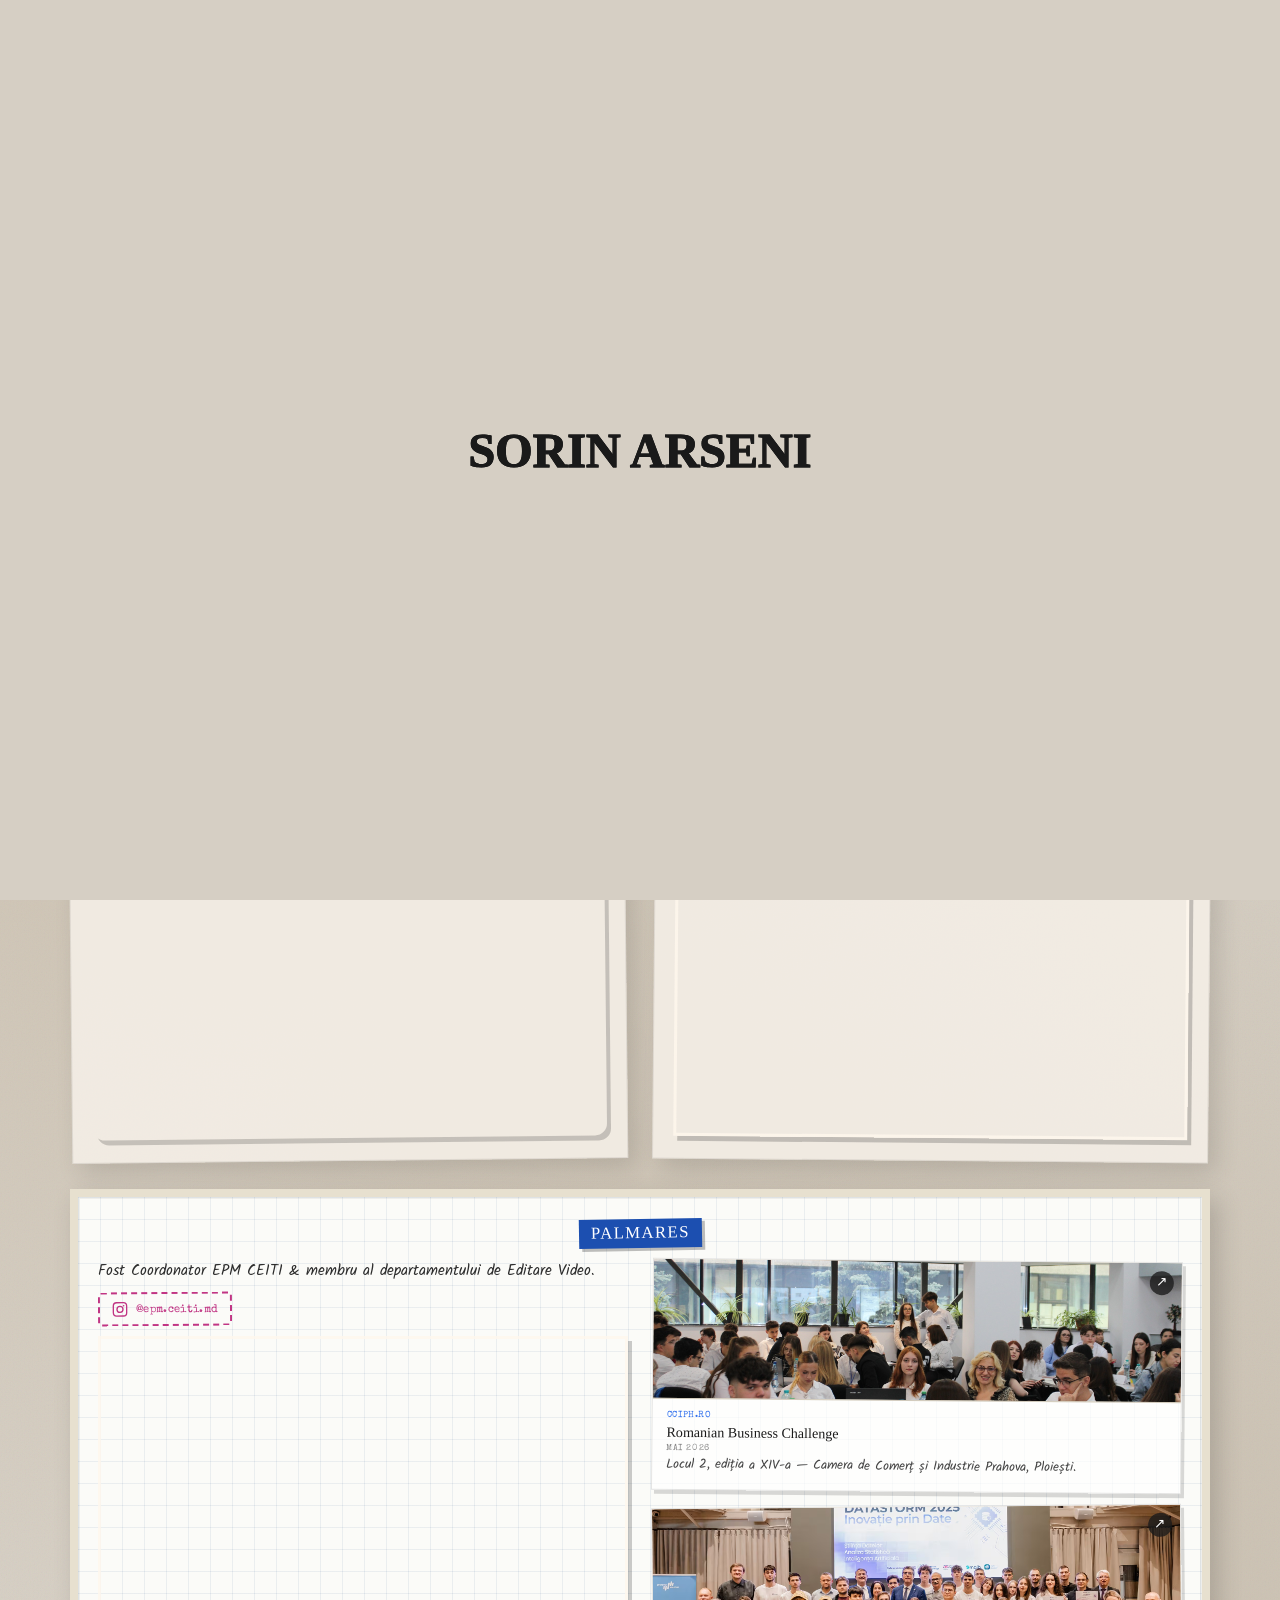
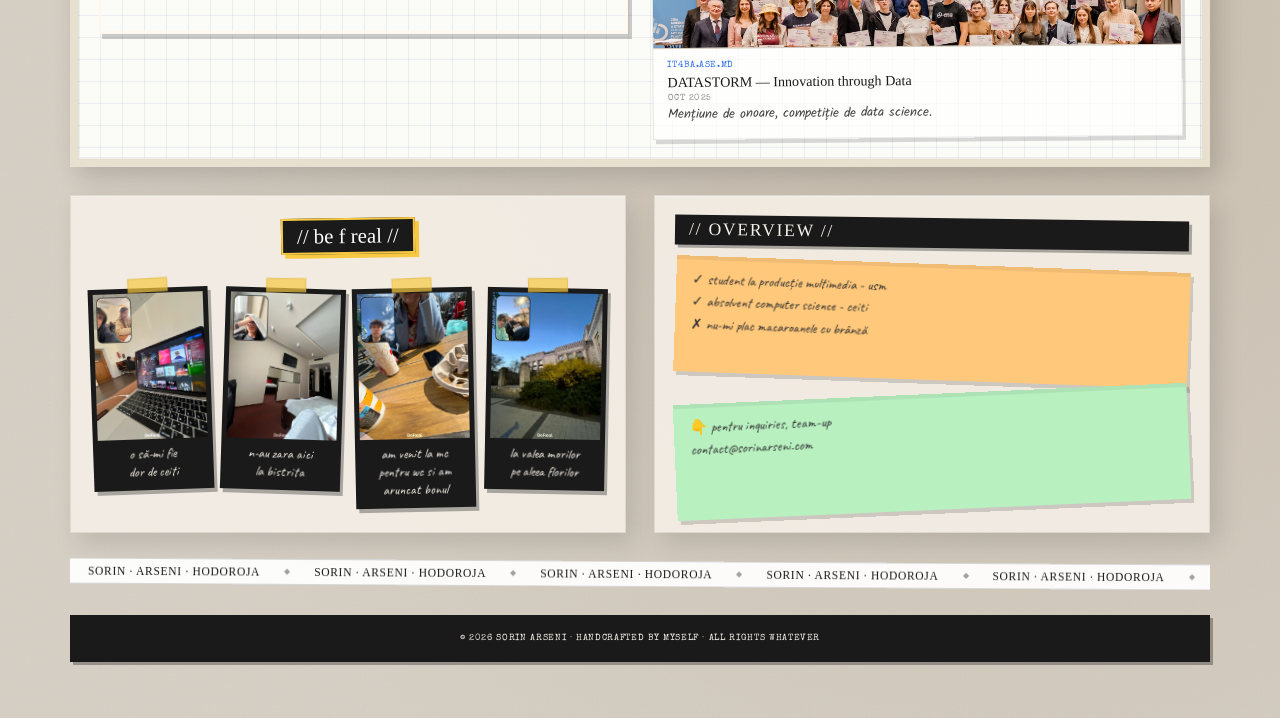
==== commit 02e51b52: "Restructure Palmares layout: pair text with video, link title to dictionary Co-Authored-By: Claude F" ====
--- a/index.html
+++ b/index.html
@@ -615,22 +615,20 @@
           class="panel-card whiteboard-panel pop"
           style="animation-delay: 0.7s"
         >
-          <div
+          <a
             class="section-label-embed section-label-whiteboard"
             data-i18n="palmares_label"
+            href="https://www.collinsdictionary.com/dictionary/french-english/palmar%C3%A8s"
+            target="_blank"
+            rel="noopener"
           >
             Palmares
-          </div>
+          </a>
           <div class="palmares-board">
             <div class="palmares-col palmares-info">
               <p class="whiteboard-text" data-i18n="experience_role">
                 Fost Coordonator EPM CEITI &amp; membru al departamentului de
                 Editare Video.
-              </p>
-              <p class="whiteboard-text" data-i18n="experience_desc">
-                Anul IV de colegiu. Am coordonat echipa de producție
-                multimedia a CEITI: filmări, montaj și conținut pentru
-                evenimentele instituției.
               </p>
               <a
                 class="whiteboard-link"
@@ -659,9 +657,6 @@
                 </svg>
                 @epm.ceiti.md
               </a>
-            </div>
-
-            <div class="palmares-col palmares-video">
               <div class="youtube-wrap">
                 <iframe
                   src="https://www.youtube.com/embed/pu8-mA47cO4"
--- a/assets/css/styles.css
+++ b/assets/css/styles.css
@@ -1589,6 +1589,16 @@
         letter-spacing: 0.08em;
         text-transform: uppercase;
         align-self: center;
+        text-decoration: none;
+        transition:
+          transform 0.12s ease,
+          box-shadow 0.12s ease;
+      }
+
+      .section-label-whiteboard:hover,
+      .section-label-whiteboard:focus-visible {
+        transform: rotate(0deg) translateY(-1px);
+        box-shadow: 4px 4px 0 rgba(0, 0, 0, 0.3);
       }
 
       .whiteboard-text {
@@ -1603,7 +1613,6 @@
         align-items: center;
         gap: 8px;
         align-self: flex-start;
-        margin-top: auto;
         padding: 7px 12px;
         border: 2px dashed #c13584;
         border-radius: 3px;
@@ -1626,12 +1635,9 @@
 
       .palmares-board {
         display: grid;
-        grid-template-columns: minmax(0, 0.9fr) minmax(0, 1.15fr) minmax(
-            0,
-            0.95fr
-          );
+        grid-template-columns: minmax(0, 1fr) minmax(0, 1fr);
         gap: 24px;
-        align-items: stretch;
+        align-items: start;
       }
 
       .palmares-col {
@@ -1639,6 +1645,12 @@
         flex-direction: column;
         gap: 10px;
         min-width: 0;
+      }
+
+      .palmares-info .youtube-wrap {
+        flex: none;
+        min-height: 0;
+        aspect-ratio: 16 / 9;
       }
 
       .palmares-competitions {
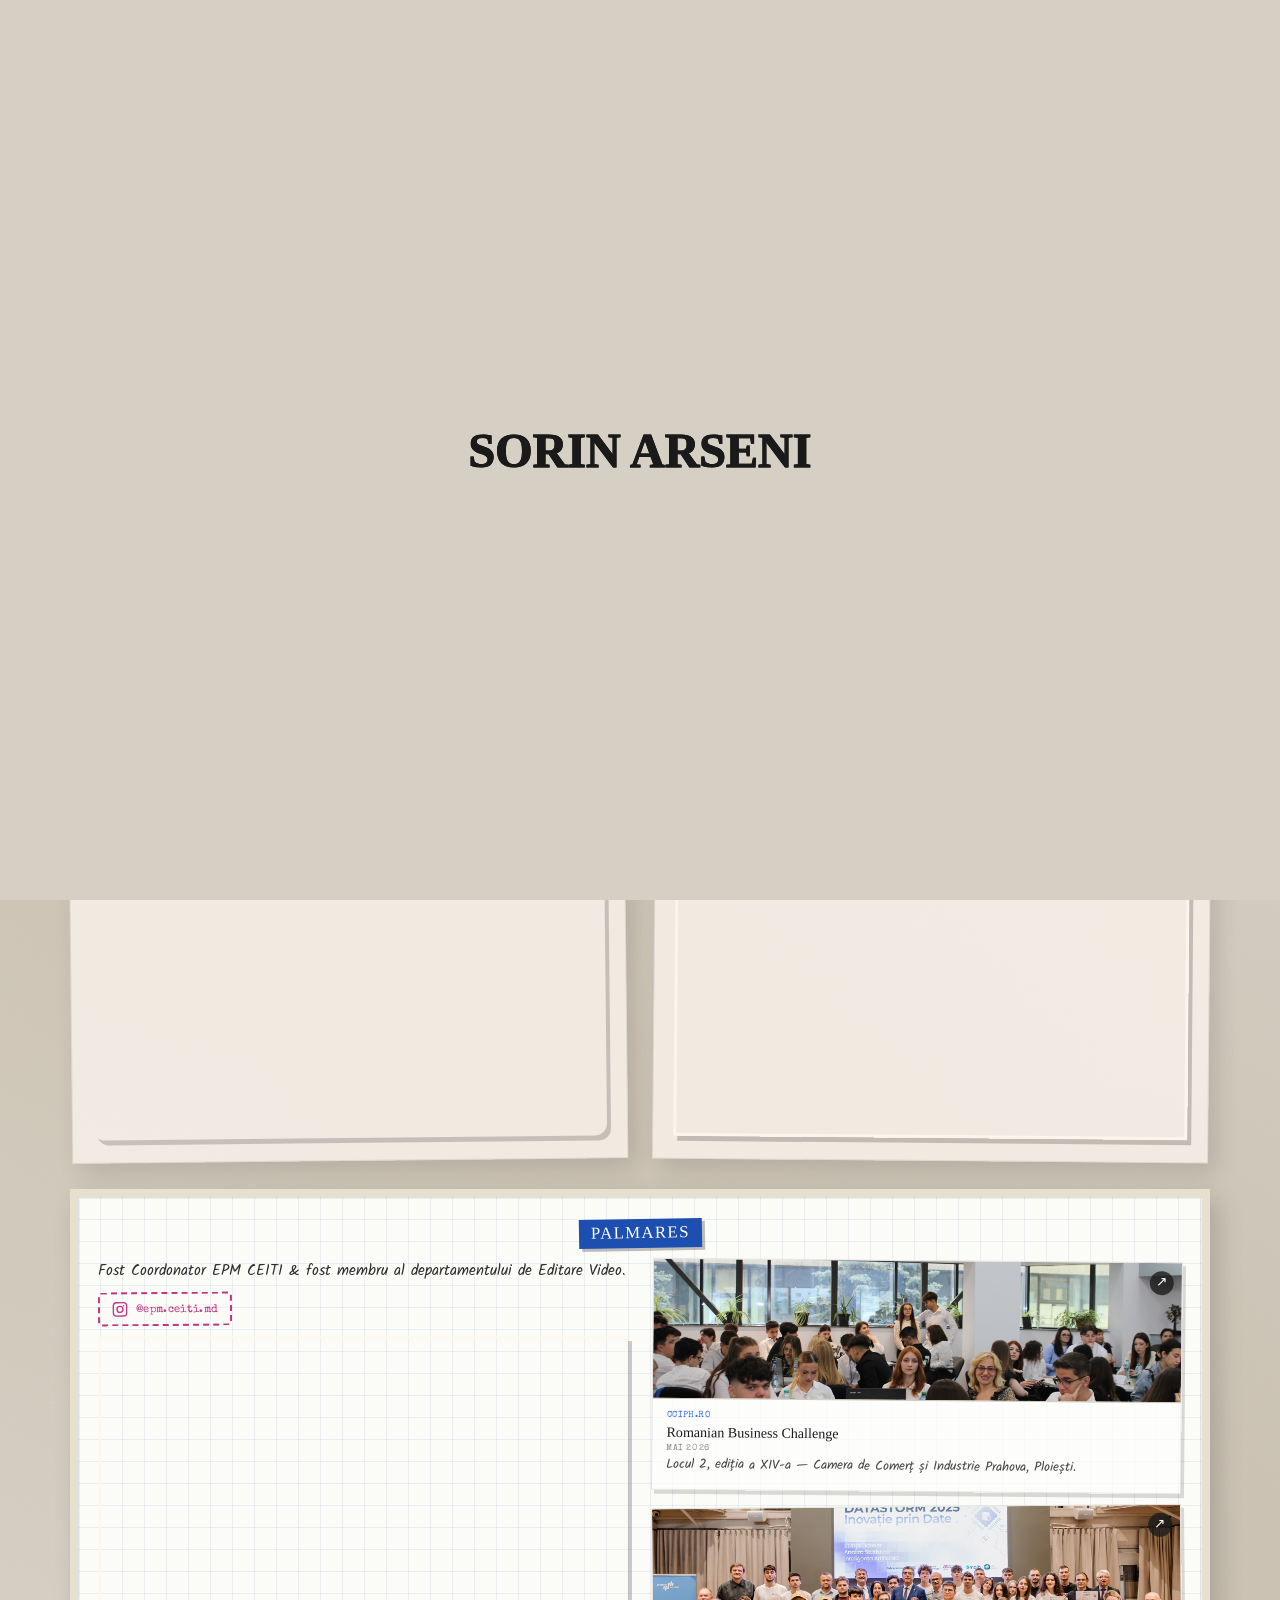
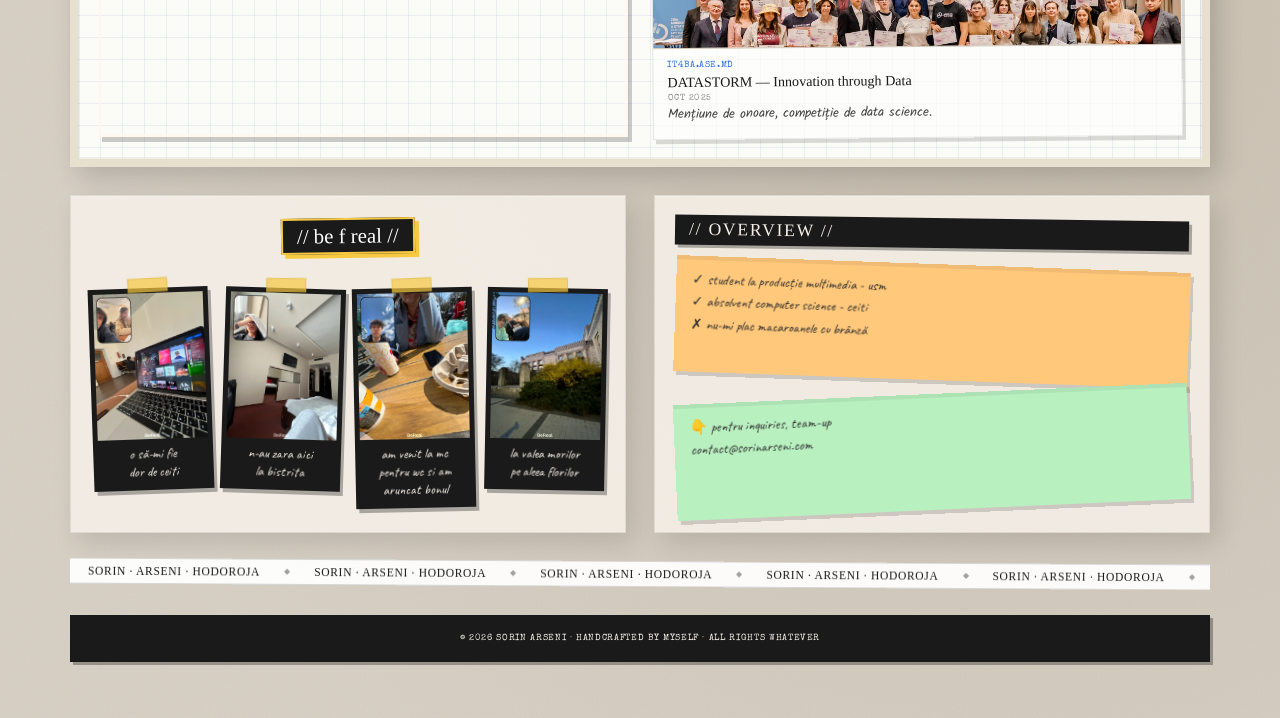
==== commit 197b4031: "Add fost membru wording and stretch video to whiteboard bottom edge Co-Authored-By: Claude Fable 5 <" ====
--- a/index.html
+++ b/index.html
@@ -627,8 +627,8 @@
           <div class="palmares-board">
             <div class="palmares-col palmares-info">
               <p class="whiteboard-text" data-i18n="experience_role">
-                Fost Coordonator EPM CEITI &amp; membru al departamentului de
-                Editare Video.
+                Fost Coordonator EPM CEITI &amp; fost membru al
+                departamentului de Editare Video.
               </p>
               <a
                 class="whiteboard-link"
--- a/assets/css/styles.css
+++ b/assets/css/styles.css
@@ -1637,7 +1637,7 @@
         display: grid;
         grid-template-columns: minmax(0, 1fr) minmax(0, 1fr);
         gap: 24px;
-        align-items: start;
+        align-items: stretch;
       }
 
       .palmares-col {
@@ -1645,12 +1645,6 @@
         flex-direction: column;
         gap: 10px;
         min-width: 0;
-      }
-
-      .palmares-info .youtube-wrap {
-        flex: none;
-        min-height: 0;
-        aspect-ratio: 16 / 9;
       }
 
       .palmares-competitions {
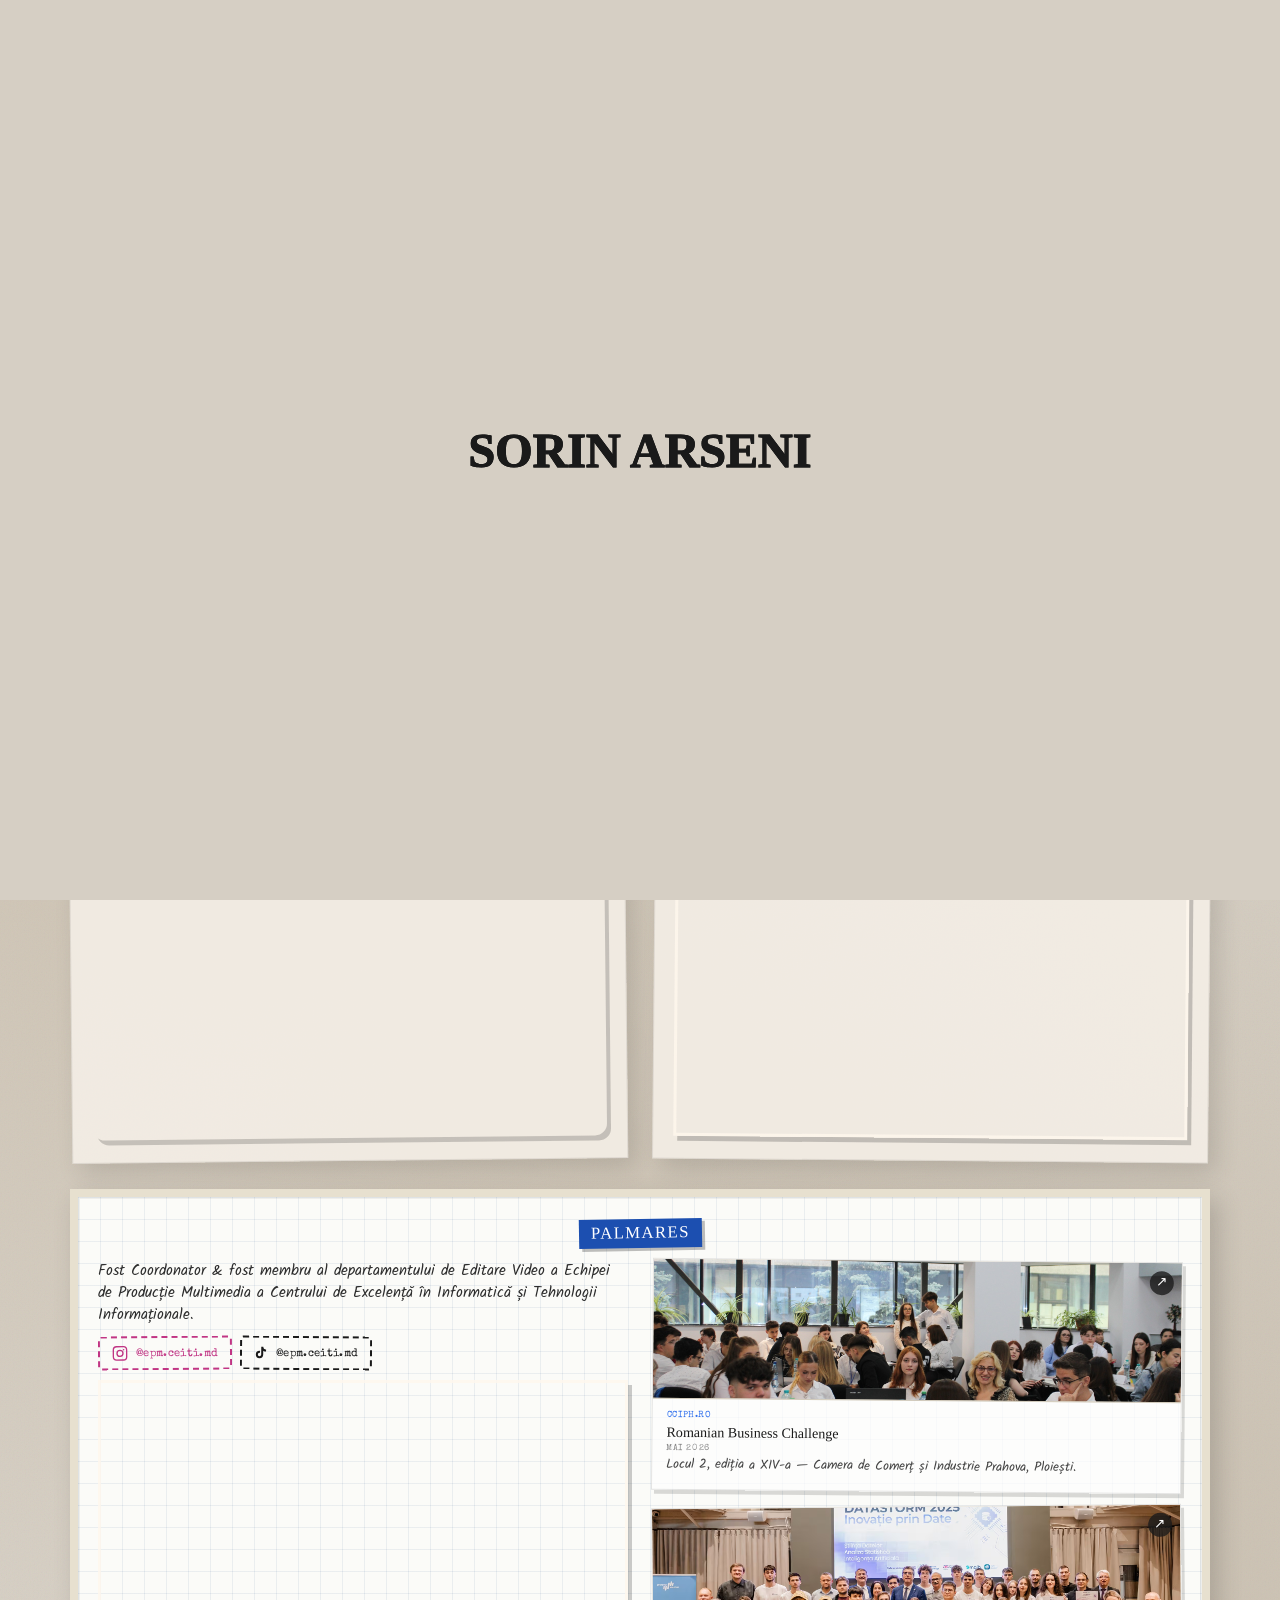
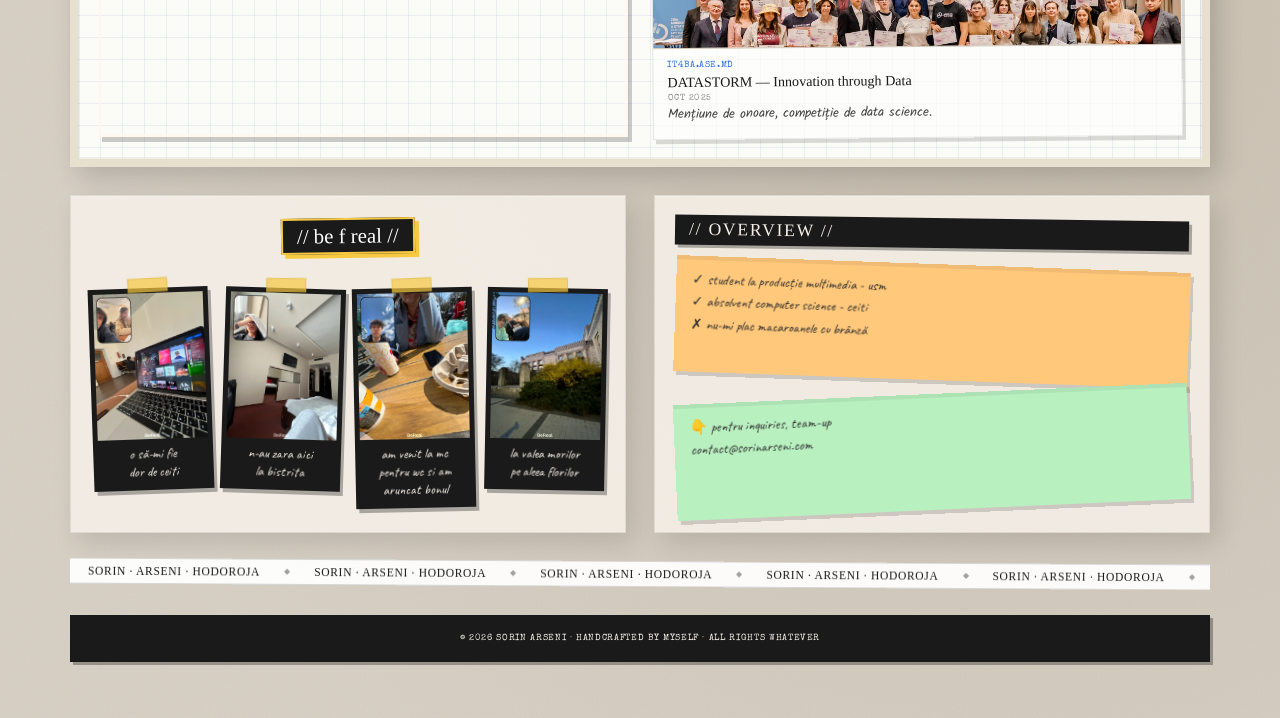
==== commit 89682c18: "Expand coordinator text and add TikTok link to Palmares board Co-Authored-By: Claude Fable 5 <norepl" ====
--- a/index.html
+++ b/index.html
@@ -627,36 +627,52 @@
           <div class="palmares-board">
             <div class="palmares-col palmares-info">
               <p class="whiteboard-text" data-i18n="experience_role">
-                Fost Coordonator EPM CEITI &amp; fost membru al
-                departamentului de Editare Video.
+                Fost Coordonator &amp; fost membru al departamentului de
+                Editare Video a Echipei de Producție Multimedia a Centrului
+                de Excelență în Informatică și Tehnologii Informaționale.
               </p>
-              <a
-                class="whiteboard-link"
-                href="https://www.instagram.com/epm.ceiti.md/"
-                target="_blank"
-                rel="noopener"
-              >
-                <svg width="16" height="16" viewBox="0 0 24 24" fill="none">
-                  <rect
-                    x="2"
-                    y="2"
-                    width="20"
-                    height="20"
-                    rx="5"
-                    stroke="#c13584"
-                    stroke-width="2"
-                  />
-                  <circle
-                    cx="12"
-                    cy="12"
-                    r="4.5"
-                    stroke="#c13584"
-                    stroke-width="2"
-                  />
-                  <circle cx="17.5" cy="6.5" r="1.2" fill="#c13584" />
-                </svg>
-                @epm.ceiti.md
-              </a>
+              <div class="whiteboard-links">
+                <a
+                  class="whiteboard-link"
+                  href="https://www.instagram.com/epm.ceiti.md/"
+                  target="_blank"
+                  rel="noopener"
+                >
+                  <svg width="16" height="16" viewBox="0 0 24 24" fill="none">
+                    <rect
+                      x="2"
+                      y="2"
+                      width="20"
+                      height="20"
+                      rx="5"
+                      stroke="#c13584"
+                      stroke-width="2"
+                    />
+                    <circle
+                      cx="12"
+                      cy="12"
+                      r="4.5"
+                      stroke="#c13584"
+                      stroke-width="2"
+                    />
+                    <circle cx="17.5" cy="6.5" r="1.2" fill="#c13584" />
+                  </svg>
+                  @epm.ceiti.md
+                </a>
+                <a
+                  class="whiteboard-link whiteboard-link-tiktok"
+                  href="https://www.tiktok.com/@epm.ceiti.md"
+                  target="_blank"
+                  rel="noopener"
+                >
+                  <svg width="14" height="16" viewBox="0 0 24 24" fill="#1a1a1a">
+                    <path
+                      d="M19.59 6.69a4.83 4.83 0 01-3.77-4.25V2h-3.45v13.67a2.89 2.89 0 01-2.88 2.5 2.89 2.89 0 01-2.89-2.89 2.89 2.89 0 012.89-2.89c.28 0 .54.04.79.1V9.01a6.32 6.32 0 00-.79-.05 6.34 6.34 0 100 12.68 6.34 6.34 0 006.33-6.34V8.69a8.25 8.25 0 004.84 1.55V6.79a4.85 4.85 0 01-1.07-.1z"
+                    />
+                  </svg>
+                  @epm.ceiti.md
+                </a>
+              </div>
               <div class="youtube-wrap">
                 <iframe
                   src="https://www.youtube.com/embed/pu8-mA47cO4"
--- a/assets/css/styles.css
+++ b/assets/css/styles.css
@@ -1608,11 +1608,16 @@
         color: #2c2c2c;
       }
 
+      .whiteboard-links {
+        display: flex;
+        flex-wrap: wrap;
+        gap: 8px;
+      }
+
       .whiteboard-link {
         display: inline-flex;
         align-items: center;
         gap: 8px;
-        align-self: flex-start;
         padding: 7px 12px;
         border: 2px dashed #c13584;
         border-radius: 3px;
@@ -1633,6 +1638,18 @@
         transform: rotate(0deg) translateY(-1px);
       }
 
+      .whiteboard-link-tiktok {
+        border-color: #1a1a1a;
+        color: #1a1a1a;
+        transform: rotate(0.5deg);
+      }
+
+      .whiteboard-link-tiktok:hover,
+      .whiteboard-link-tiktok:focus-visible {
+        background: rgba(26, 26, 26, 0.06);
+        transform: rotate(0deg) translateY(-1px);
+      }
+
       .palmares-board {
         display: grid;
         grid-template-columns: minmax(0, 1fr) minmax(0, 1fr);
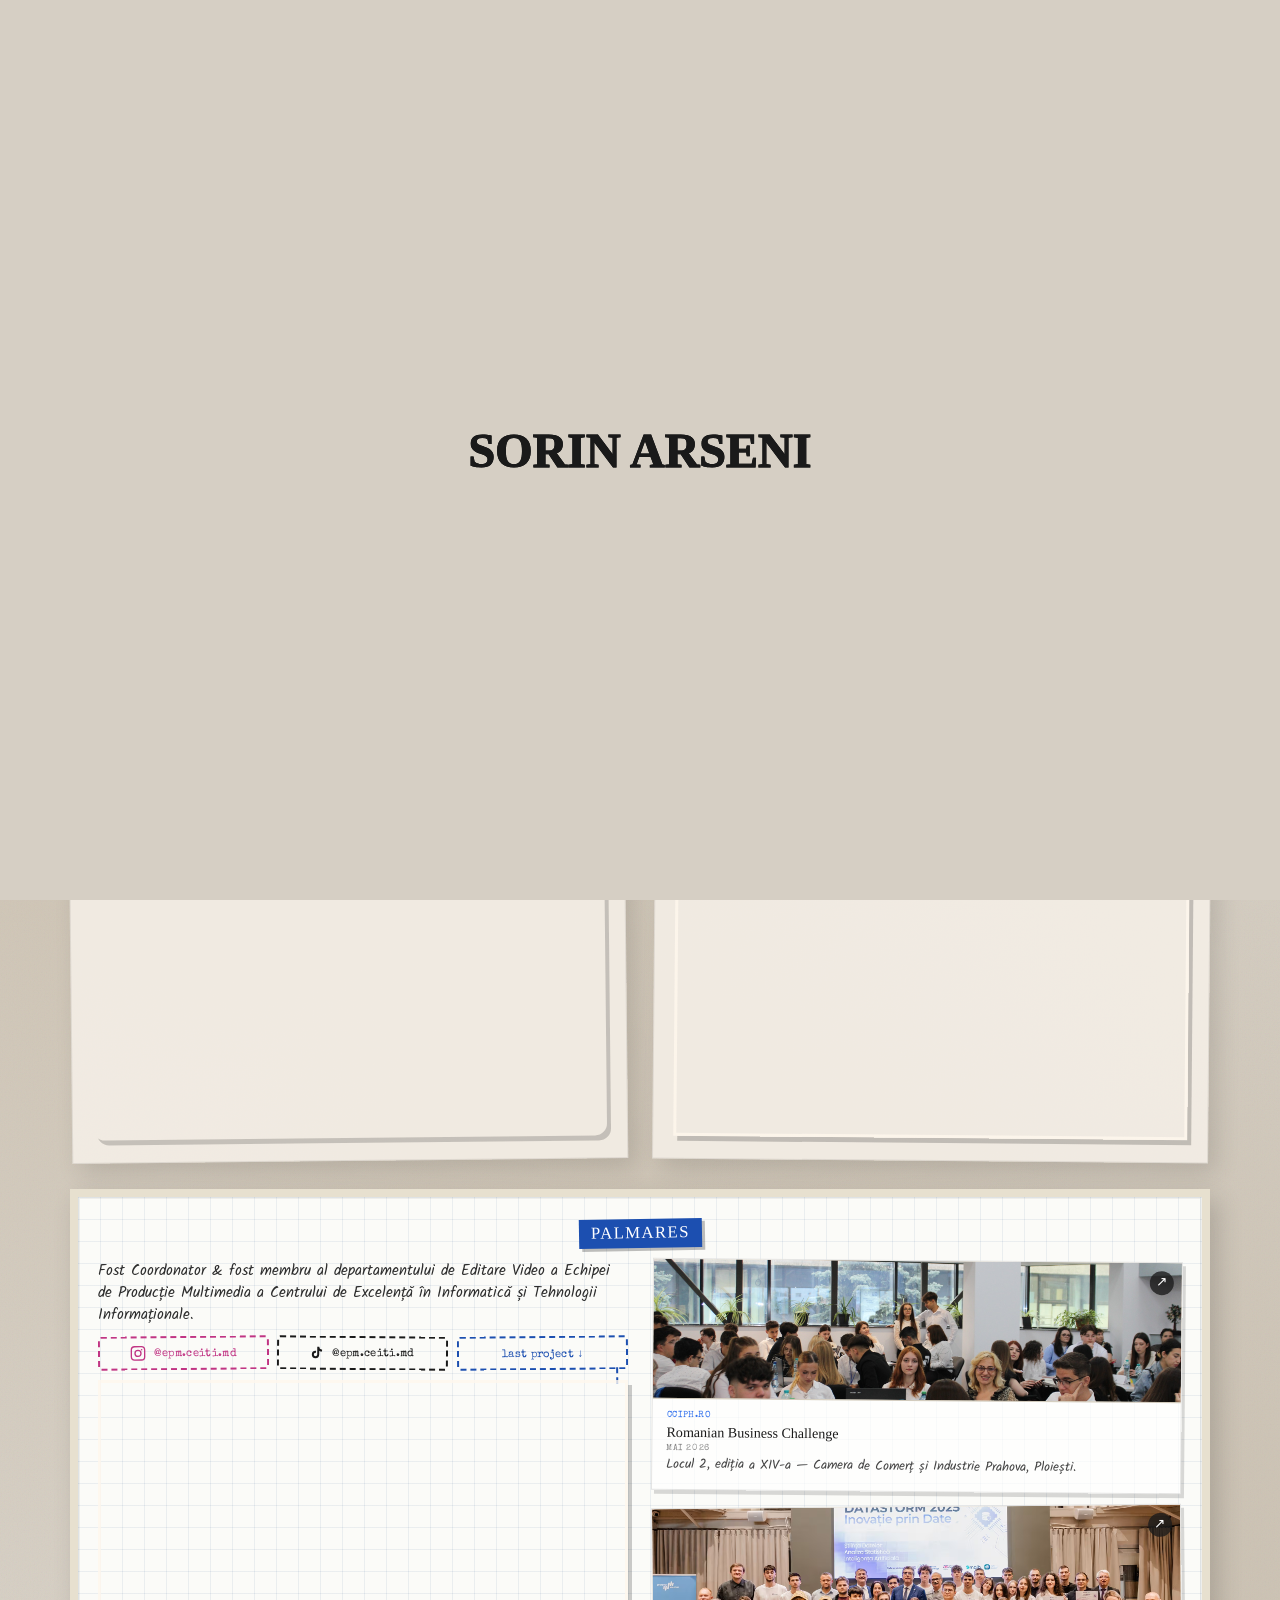
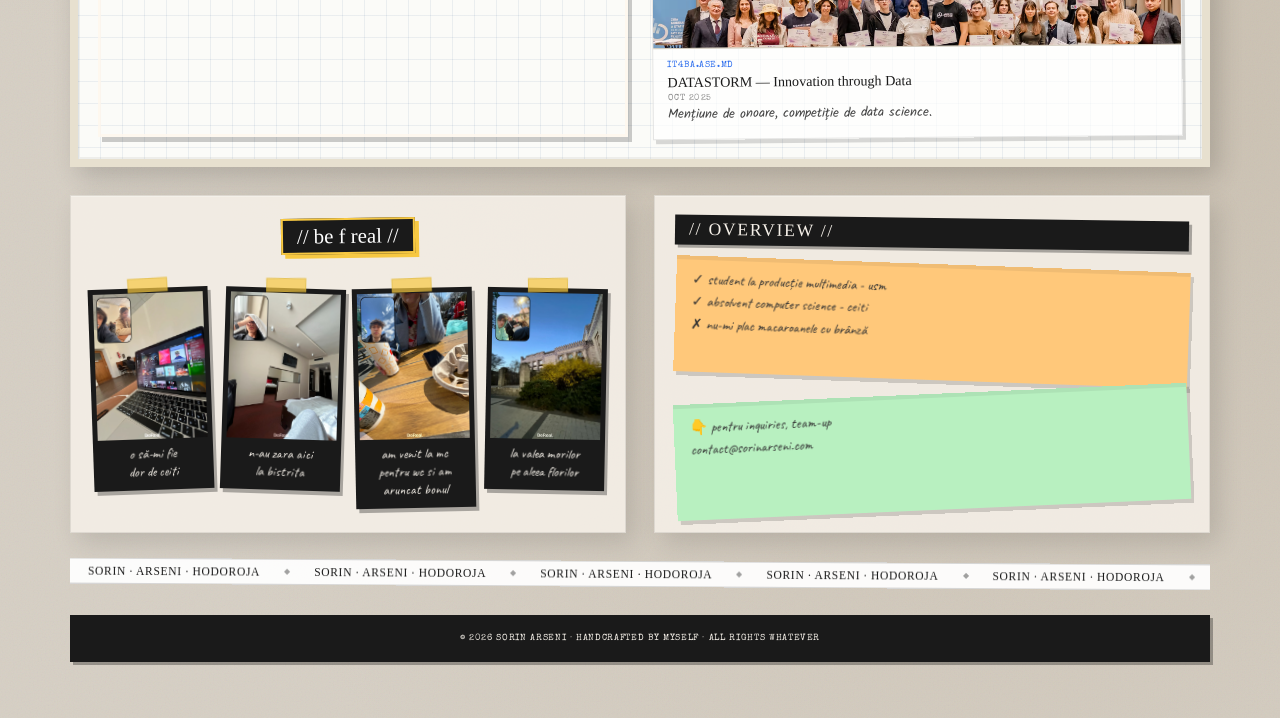
==== commit 8b537f10: "Make Palmares link badges equal width with dashed connector to video edge Co-Authored-By: Claude Fab" ====
--- a/index.html
+++ b/index.html
@@ -672,6 +672,9 @@
                   </svg>
                   @epm.ceiti.md
                 </a>
+                <span class="whiteboard-link whiteboard-note">
+                  last project ↓
+                </span>
               </div>
               <div class="youtube-wrap">
                 <iframe
--- a/assets/css/styles.css
+++ b/assets/css/styles.css
@@ -1610,13 +1610,14 @@
 
       .whiteboard-links {
         display: flex;
-        flex-wrap: wrap;
         gap: 8px;
       }
 
       .whiteboard-link {
         display: inline-flex;
-        align-items: center;
+        flex: 1;
+        align-items: center;
+        justify-content: center;
         gap: 8px;
         padding: 7px 12px;
         border: 2px dashed #c13584;
@@ -1650,6 +1651,23 @@
         transform: rotate(0deg) translateY(-1px);
       }
 
+      .whiteboard-note {
+        position: relative;
+        border-color: #1c4fb0;
+        color: #1c4fb0;
+        cursor: default;
+      }
+
+      .whiteboard-note::after {
+        content: "";
+        position: absolute;
+        right: 8px;
+        top: 100%;
+        width: 0;
+        height: 16px;
+        border-left: 2px dashed #1c4fb0;
+      }
+
       .palmares-board {
         display: grid;
         grid-template-columns: minmax(0, 1fr) minmax(0, 1fr);
@@ -1876,6 +1894,14 @@
       }
 
       @media (max-width: 640px) {
+        .whiteboard-link {
+          padding: 6px 6px;
+          font-size: 0.56rem;
+          white-space: normal;
+          text-align: center;
+          line-height: 1.3;
+        }
+
         .page {
           padding: 14px 14px 44px;
         }
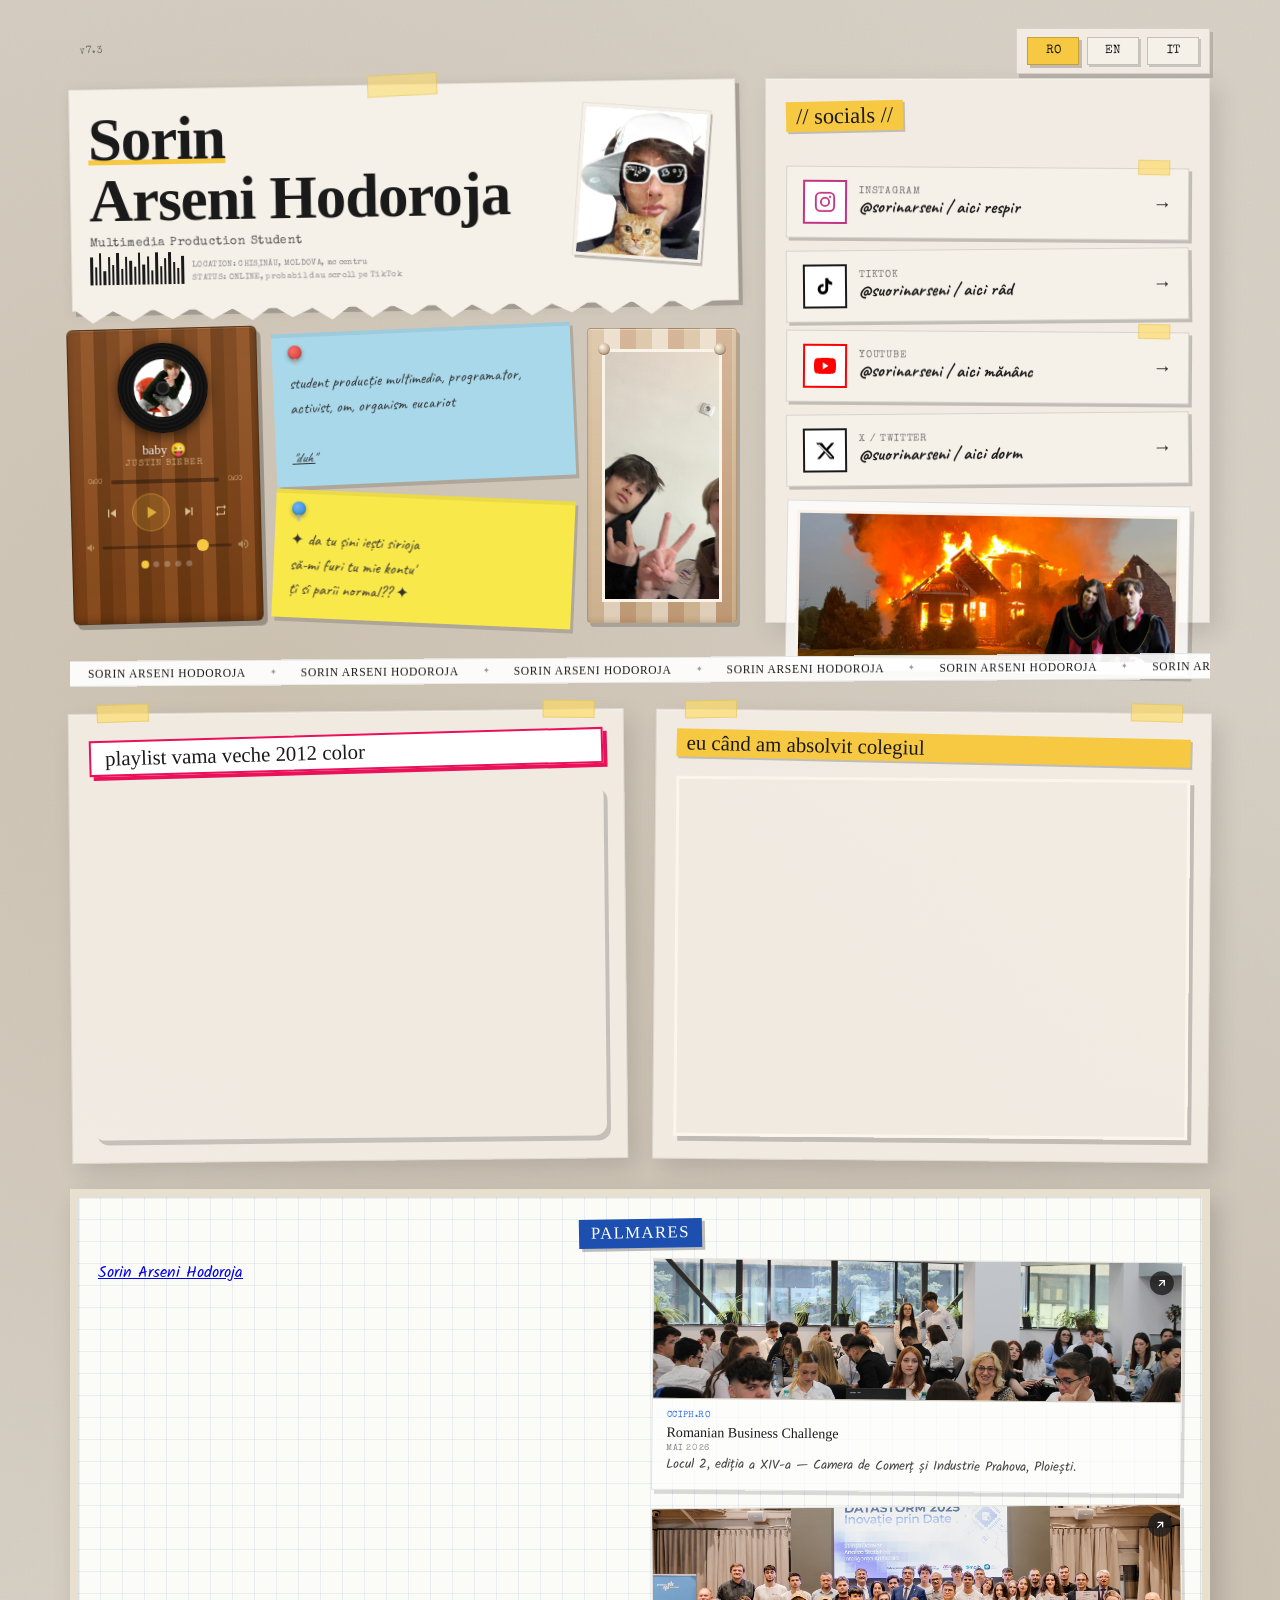
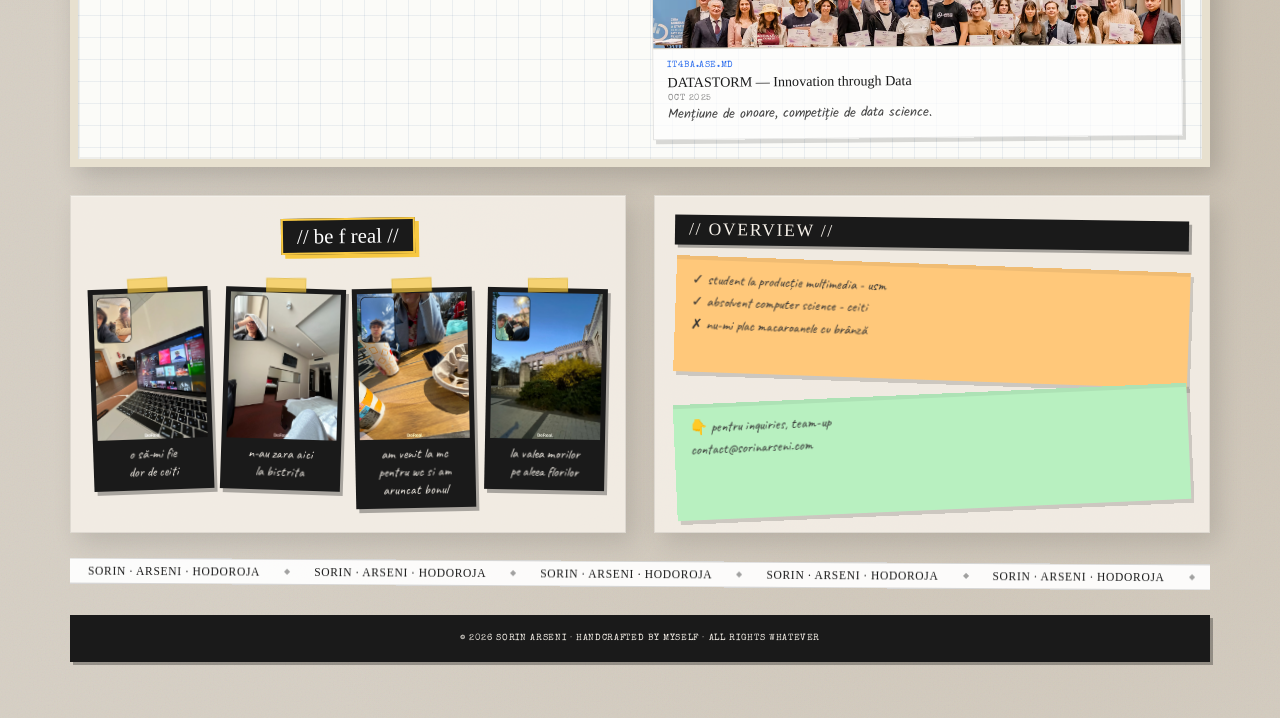
==== commit 08a2047c: "7.3" ====
--- a/index.html
+++ b/index.html
@@ -34,7 +34,7 @@
           target="_blank"
           rel="noopener"
         >
-          <span class="toolbar-version-prefix">v</span>6.1
+          <span class="toolbar-version-prefix">v</span>7.3
         </a>
 
         <div
@@ -626,73 +626,26 @@
           </a>
           <div class="palmares-board">
             <div class="palmares-col palmares-info">
-              <p class="whiteboard-text" data-i18n="experience_role">
-                Fost Coordonator &amp; fost membru al departamentului de
-                Editare Video a Echipei de Producție Multimedia a Centrului
-                de Excelență în Informatică și Tehnologii Informaționale.
-              </p>
-              <div class="whiteboard-links">
+              <script
+                src="https://platform.linkedin.com/badges/js/profile.js"
+                async
+                defer
+                type="text/javascript"
+              ></script>
+              <div
+                class="badge-base LI-profile-badge"
+                data-locale="en_US"
+                data-size="large"
+                data-theme="light"
+                data-type="HORIZONTAL"
+                data-vanity="sorin-arseni-hodoroja"
+                data-version="v1"
+              >
                 <a
-                  class="whiteboard-link"
-                  href="https://www.instagram.com/epm.ceiti.md/"
-                  target="_blank"
-                  rel="noopener"
+                  class="badge-base__link LI-simple-link"
+                  href="https://md.linkedin.com/in/sorin-arseni-hodoroja?trk=profile-badge"
+                  >Sorin Arseni Hodoroja</a
                 >
-                  <svg width="16" height="16" viewBox="0 0 24 24" fill="none">
-                    <rect
-                      x="2"
-                      y="2"
-                      width="20"
-                      height="20"
-                      rx="5"
-                      stroke="#c13584"
-                      stroke-width="2"
-                    />
-                    <circle
-                      cx="12"
-                      cy="12"
-                      r="4.5"
-                      stroke="#c13584"
-                      stroke-width="2"
-                    />
-                    <circle cx="17.5" cy="6.5" r="1.2" fill="#c13584" />
-                  </svg>
-                  @epm.ceiti.md
-                </a>
-                <a
-                  class="whiteboard-link whiteboard-link-tiktok"
-                  href="https://www.tiktok.com/@epm.ceiti.md"
-                  target="_blank"
-                  rel="noopener"
-                >
-                  <svg width="14" height="16" viewBox="0 0 24 24" fill="#1a1a1a">
-                    <path
-                      d="M19.59 6.69a4.83 4.83 0 01-3.77-4.25V2h-3.45v13.67a2.89 2.89 0 01-2.88 2.5 2.89 2.89 0 01-2.89-2.89 2.89 2.89 0 012.89-2.89c.28 0 .54.04.79.1V9.01a6.32 6.32 0 00-.79-.05 6.34 6.34 0 100 12.68 6.34 6.34 0 006.33-6.34V8.69a8.25 8.25 0 004.84 1.55V6.79a4.85 4.85 0 01-1.07-.1z"
-                    />
-                  </svg>
-                  @epm.ceiti.md
-                </a>
-                <span class="whiteboard-link whiteboard-note">
-                  last project ↓
-                </span>
-              </div>
-              <div class="youtube-wrap">
-                <iframe
-                  src="https://www.youtube.com/embed/pu8-mA47cO4"
-                  title="YouTube video player"
-                  frameborder="0"
-                  allow="
-                    accelerometer;
-                    autoplay;
-                    clipboard-write;
-                    encrypted-media;
-                    gyroscope;
-                    picture-in-picture;
-                    web-share;
-                  "
-                  referrerpolicy="strict-origin-when-cross-origin"
-                  allowfullscreen
-                ></iframe>
               </div>
             </div>
 
@@ -719,7 +672,21 @@
                   >
                     pune<br />competition1.jpg<br />aici
                   </div>
-                  <span class="competition-open">↗</span>
+                  <span class="competition-open">
+                    <svg
+                      width="12"
+                      height="12"
+                      viewBox="0 0 24 24"
+                      fill="none"
+                      stroke="currentColor"
+                      stroke-width="2.5"
+                      stroke-linecap="round"
+                      stroke-linejoin="round"
+                    >
+                      <path d="M7 17L17 7" />
+                      <path d="M8 7h9v9" />
+                    </svg>
+                  </span>
                 </div>
                 <div class="competition-info">
                   <span class="competition-domain">cciph.ro</span>
@@ -767,7 +734,21 @@
                   >
                     pune<br />competition2.jpg<br />aici
                   </div>
-                  <span class="competition-open">↗</span>
+                  <span class="competition-open">
+                    <svg
+                      width="12"
+                      height="12"
+                      viewBox="0 0 24 24"
+                      fill="none"
+                      stroke="currentColor"
+                      stroke-width="2.5"
+                      stroke-linecap="round"
+                      stroke-linejoin="round"
+                    >
+                      <path d="M7 17L17 7" />
+                      <path d="M8 7h9v9" />
+                    </svg>
+                  </span>
                 </div>
                 <div class="competition-info">
                   <span class="competition-domain">it4ba.ase.md</span>
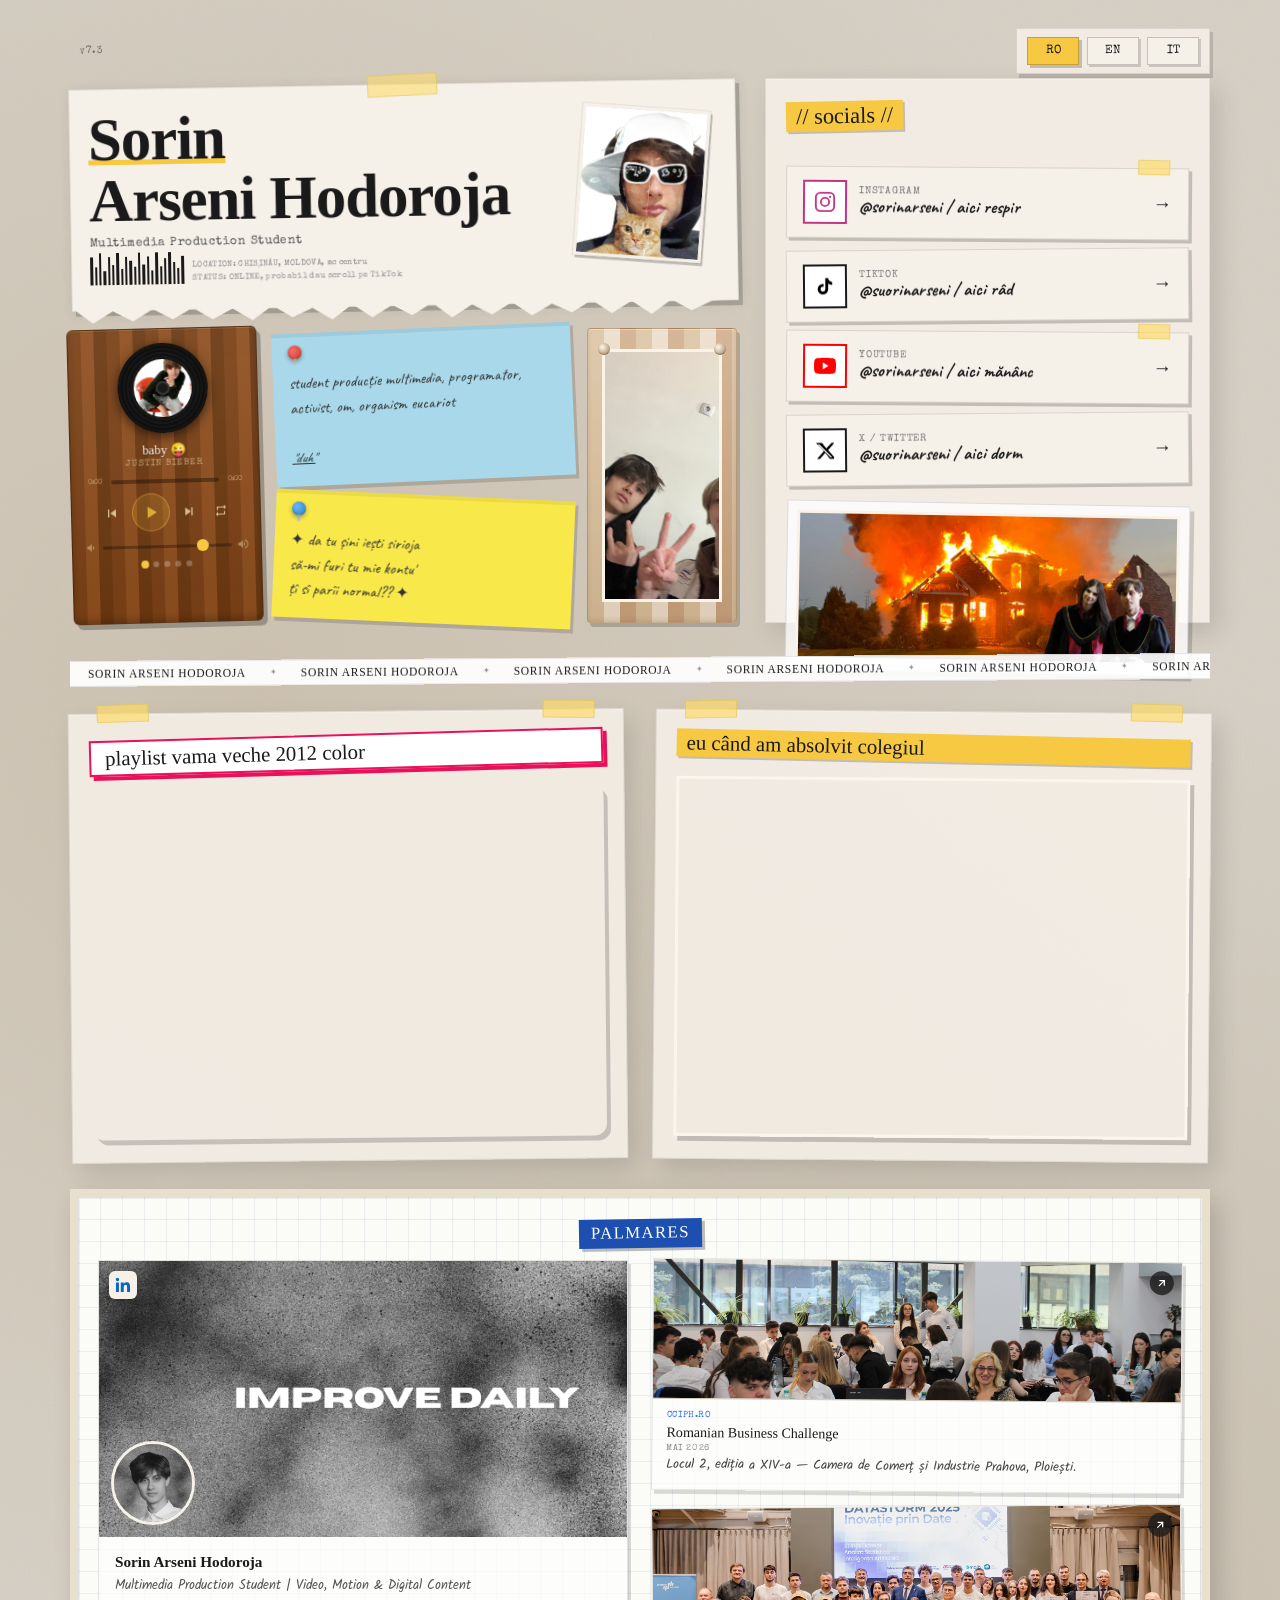
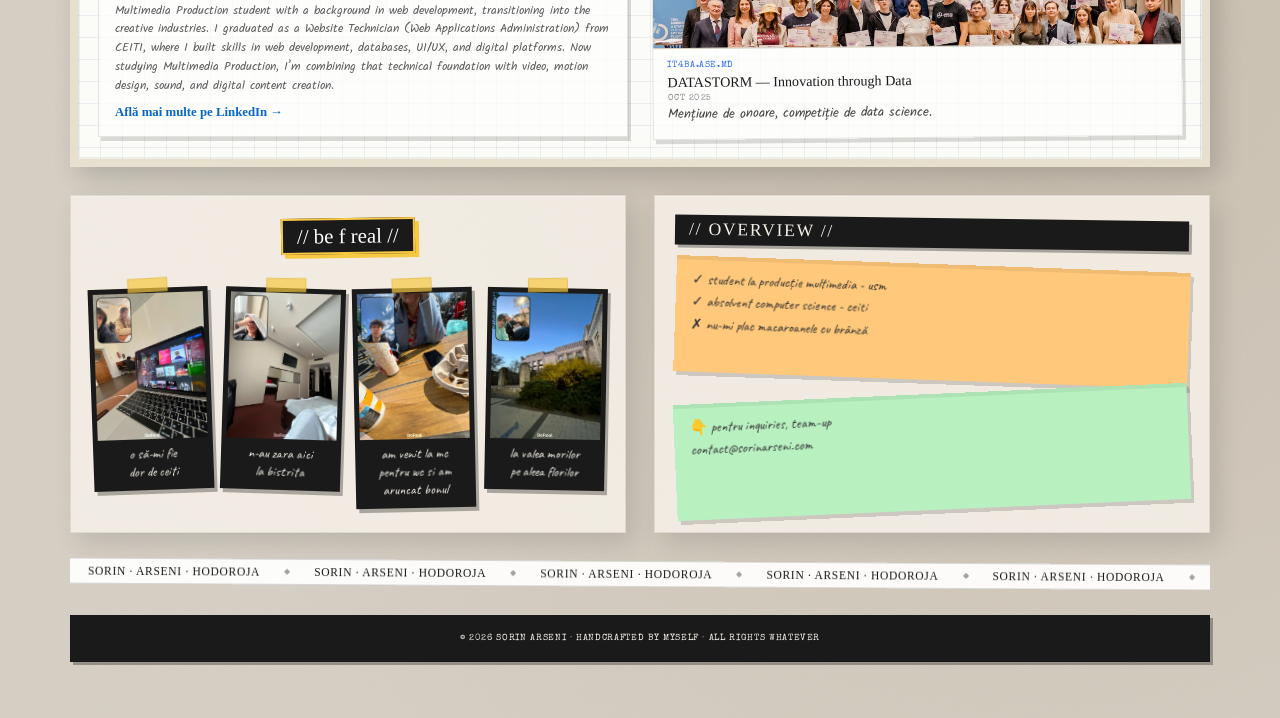
==== commit 1a249dd9: "7.3 v2" ====
--- a/index.html
+++ b/index.html
@@ -626,27 +626,55 @@
           </a>
           <div class="palmares-board">
             <div class="palmares-col palmares-info">
-              <script
-                src="https://platform.linkedin.com/badges/js/profile.js"
-                async
-                defer
-                type="text/javascript"
-              ></script>
-              <div
-                class="badge-base LI-profile-badge"
-                data-locale="en_US"
-                data-size="large"
-                data-theme="light"
-                data-type="HORIZONTAL"
-                data-vanity="sorin-arseni-hodoroja"
-                data-version="v1"
-              >
-                <a
-                  class="badge-base__link LI-simple-link"
-                  href="https://md.linkedin.com/in/sorin-arseni-hodoroja?trk=profile-badge"
-                  >Sorin Arseni Hodoroja</a
-                >
-              </div>
+              <a
+                class="linkedin-card"
+                href="https://www.linkedin.com/in/sorin-arseni-hodoroja"
+                target="_blank"
+                rel="noopener"
+              >
+                <div class="linkedin-card-banner">
+                  <img
+                    src="assets/images/linkedin-banner.jpg"
+                    alt="LinkedIn banner"
+                  />
+                  <svg
+                    class="linkedin-card-logo"
+                    width="20"
+                    height="20"
+                    viewBox="0 0 24 24"
+                    fill="#0a66c2"
+                  >
+                    <path
+                      d="M20.45 20.45h-3.56v-5.57c0-1.33-.02-3.04-1.85-3.04-1.85 0-2.14 1.45-2.14 2.94v5.67H9.34V9h3.41v1.56h.05c.48-.9 1.64-1.85 3.38-1.85 3.6 0 4.27 2.37 4.27 5.46v6.28zM5.34 7.43a2.07 2.07 0 110-4.14 2.07 2.07 0 010 4.14zM7.12 20.45H3.56V9h3.56v11.45z"
+                    />
+                  </svg>
+                  <img
+                    class="linkedin-card-avatar"
+                    src="assets/images/linkedin-profile.jpg"
+                    alt="Sorin Arseni Hodoroja"
+                  />
+                </div>
+                <div class="linkedin-card-body">
+                  <div class="linkedin-card-name">
+                    Sorin Arseni Hodoroja
+                  </div>
+                  <p class="linkedin-card-headline">
+                    Multimedia Production Student | Video, Motion &amp;
+                    Digital Content
+                  </p>
+                  <p class="linkedin-card-about">
+                    Multimedia Production student with a background in web
+                    development, transitioning into the creative industries.
+                    I graduated as a Website Technician (Web Applications
+                    Administration) from CEITI, where I built skills in web
+                    development, databases, UI/UX, and digital platforms.
+                    Now studying Multimedia Production, I’m combining that
+                    technical foundation with video, motion design, sound,
+                    and digital content creation.
+                  </p>
+                  <span class="linkedin-card-cta">Află mai multe pe LinkedIn →</span>
+                </div>
+              </a>
             </div>
 
             <div class="palmares-col palmares-competitions">
--- a/assets/css/styles.css
+++ b/assets/css/styles.css
@@ -1686,6 +1686,97 @@
         gap: 14px;
       }
 
+      .linkedin-card {
+        display: flex;
+        flex-direction: column;
+        height: 100%;
+        background: rgba(255, 255, 255, 0.68);
+        border: 1px solid rgba(0, 0, 0, 0.1);
+        box-shadow: 3px 4px 0 rgba(0, 0, 0, 0.14);
+        text-decoration: none;
+        color: inherit;
+        overflow: hidden;
+        transition:
+          transform 0.2s ease,
+          box-shadow 0.2s ease;
+      }
+
+      .linkedin-card:hover {
+        transform: translateY(-2px);
+        box-shadow: 4px 6px 0 rgba(0, 0, 0, 0.18);
+      }
+
+      .linkedin-card-banner {
+        position: relative;
+        width: 100%;
+        flex: 1;
+        min-height: 140px;
+        overflow: hidden;
+      }
+
+      .linkedin-card-banner > img:first-child {
+        width: 100%;
+        height: 100%;
+        object-fit: cover;
+        display: block;
+      }
+
+      .linkedin-card-avatar {
+        position: absolute;
+        left: 12px;
+        bottom: 12px;
+        width: 84px;
+        height: 84px;
+        border-radius: 50%;
+        object-fit: cover;
+        border: 3px solid var(--paper);
+        background: var(--paper);
+      }
+
+      .linkedin-card-logo {
+        position: absolute;
+        top: 10px;
+        left: 10px;
+        width: 28px;
+        height: 28px;
+        padding: 4px;
+        border-radius: 6px;
+        background: var(--paper);
+        box-shadow: 0 1px 3px rgba(0, 0, 0, 0.25);
+      }
+
+      .linkedin-card-body {
+        padding: 16px 16px 16px;
+        flex-shrink: 0;
+        display: flex;
+        flex-direction: column;
+        gap: 6px;
+      }
+
+      .linkedin-card-name {
+        font-weight: 700;
+        font-size: 0.95rem;
+      }
+
+      .linkedin-card-headline {
+        font-size: 0.82rem;
+        line-height: 1.4;
+        color: rgba(26, 26, 26, 0.75);
+      }
+
+      .linkedin-card-about {
+        font-size: 0.78rem;
+        line-height: 1.5;
+        color: rgba(26, 26, 26, 0.7);
+      }
+
+      .linkedin-card-cta {
+        margin-top: 4px;
+        font-size: 0.8rem;
+        font-weight: 700;
+        color: #0a66c2;
+      }
+
       .competition-item {
         display: flex;
         flex-direction: column;
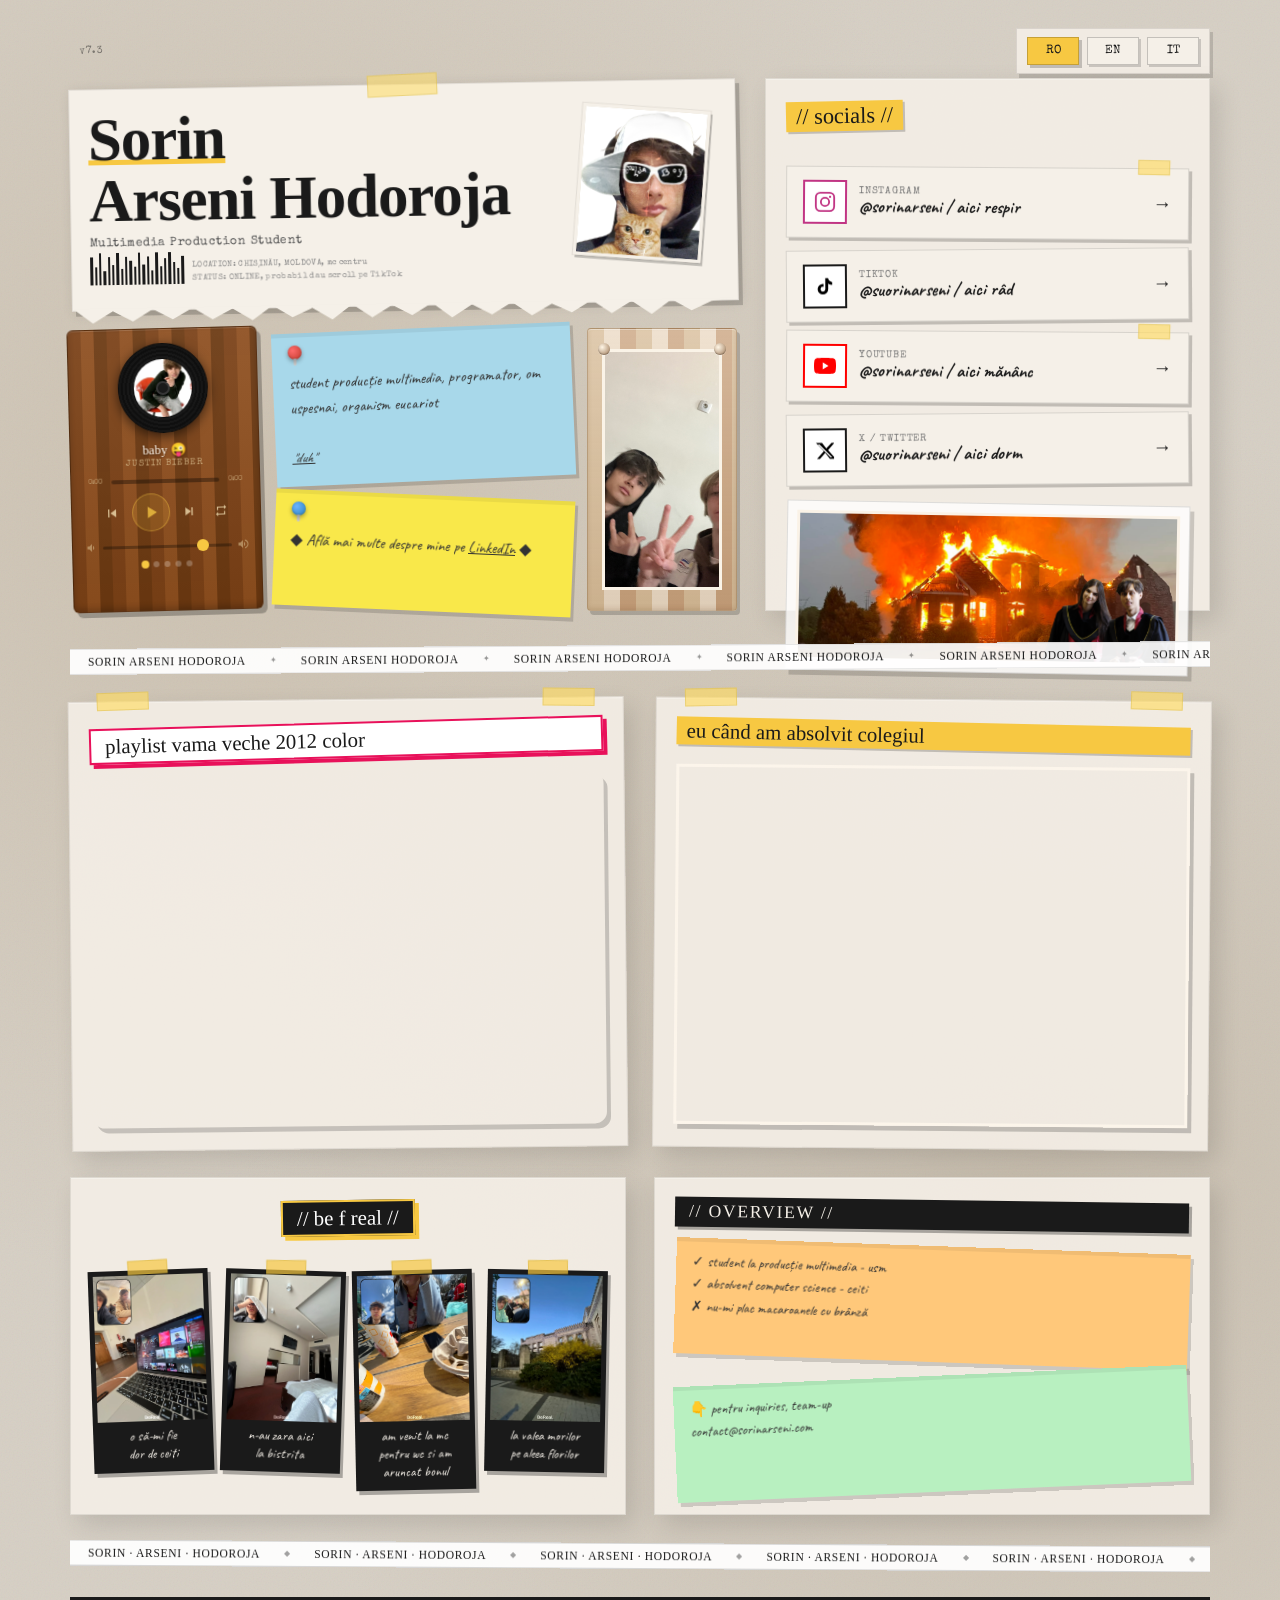
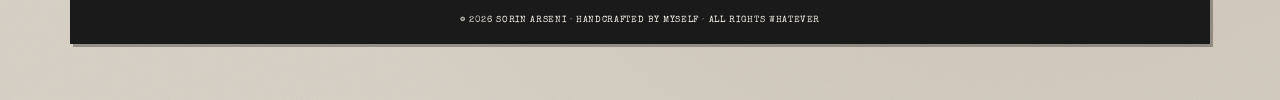
==== commit 72c2905a: "da223" ====
--- a/index.html
+++ b/index.html
@@ -315,7 +315,7 @@
                 >
                   <div class="pin"></div>
                   <div data-i18n-html="sticky_coachella">
-                    student producție multimedia, programator, activist, om,
+                    student producție multimedia, programator, om uspesnai,
                     organism eucariot<br /><br />
                     <em style="font-size: 0.88rem"
                       ><a
@@ -342,9 +342,7 @@
                     "
                   ></div>
                   <div data-i18n-html="sticky_account">
-                    ✦ da tu șini iești sirioja<br />
-                    să-mi furi tu mie kontu'<br />
-                    țî sî parîi normal?? ✦
+                    ◆ <a href="https://www.linkedin.com/in/sorin-arseni-hodoroja" target="_blank" rel="noopener" style="color: inherit; text-decoration: none">Află mai multe despre mine pe <span style="text-decoration: underline">LinkedIn</span></a> ◆
                   </div>
                 </div>
               </div>
@@ -611,199 +609,6 @@
           </div>
         </section>
 
-        <div
-          class="panel-card whiteboard-panel pop"
-          style="animation-delay: 0.7s"
-        >
-          <a
-            class="section-label-embed section-label-whiteboard"
-            data-i18n="palmares_label"
-            href="https://www.collinsdictionary.com/dictionary/french-english/palmar%C3%A8s"
-            target="_blank"
-            rel="noopener"
-          >
-            Palmares
-          </a>
-          <div class="palmares-board">
-            <div class="palmares-col palmares-info">
-              <a
-                class="linkedin-card"
-                href="https://www.linkedin.com/in/sorin-arseni-hodoroja"
-                target="_blank"
-                rel="noopener"
-              >
-                <div class="linkedin-card-banner">
-                  <img
-                    src="assets/images/linkedin-banner.jpg"
-                    alt="LinkedIn banner"
-                  />
-                  <svg
-                    class="linkedin-card-logo"
-                    width="20"
-                    height="20"
-                    viewBox="0 0 24 24"
-                    fill="#0a66c2"
-                  >
-                    <path
-                      d="M20.45 20.45h-3.56v-5.57c0-1.33-.02-3.04-1.85-3.04-1.85 0-2.14 1.45-2.14 2.94v5.67H9.34V9h3.41v1.56h.05c.48-.9 1.64-1.85 3.38-1.85 3.6 0 4.27 2.37 4.27 5.46v6.28zM5.34 7.43a2.07 2.07 0 110-4.14 2.07 2.07 0 010 4.14zM7.12 20.45H3.56V9h3.56v11.45z"
-                    />
-                  </svg>
-                  <img
-                    class="linkedin-card-avatar"
-                    src="assets/images/linkedin-profile.jpg"
-                    alt="Sorin Arseni Hodoroja"
-                  />
-                </div>
-                <div class="linkedin-card-body">
-                  <div class="linkedin-card-name">
-                    Sorin Arseni Hodoroja
-                  </div>
-                  <p class="linkedin-card-headline">
-                    Multimedia Production Student | Video, Motion &amp;
-                    Digital Content
-                  </p>
-                  <p class="linkedin-card-about">
-                    Multimedia Production student with a background in web
-                    development, transitioning into the creative industries.
-                    I graduated as a Website Technician (Web Applications
-                    Administration) from CEITI, where I built skills in web
-                    development, databases, UI/UX, and digital platforms.
-                    Now studying Multimedia Production, I’m combining that
-                    technical foundation with video, motion design, sound,
-                    and digital content creation.
-                  </p>
-                  <span class="linkedin-card-cta">Află mai multe pe LinkedIn →</span>
-                </div>
-              </a>
-            </div>
-
-            <div class="palmares-col palmares-competitions">
-              <a
-                class="competition-item competition-link"
-                href="https://cciph.ro/romanian-business-challenge-editia-a-xiv-a/"
-                target="_blank"
-                rel="noopener"
-              >
-                <div class="competition-photo">
-                  <img
-                    src="assets/images/ploiesti_competitie.jpg"
-                    alt="Romanian Business Challenge"
-                    onerror="
-                      this.style.display = 'none';
-                      this.nextElementSibling.style.display = 'flex';
-                    "
-                  />
-                  <div
-                    class="competition-placeholder"
-                    style="display: none"
-                    data-i18n-html="competition1_placeholder"
-                  >
-                    pune<br />competition1.jpg<br />aici
-                  </div>
-                  <span class="competition-open">
-                    <svg
-                      width="12"
-                      height="12"
-                      viewBox="0 0 24 24"
-                      fill="none"
-                      stroke="currentColor"
-                      stroke-width="2.5"
-                      stroke-linecap="round"
-                      stroke-linejoin="round"
-                    >
-                      <path d="M7 17L17 7" />
-                      <path d="M8 7h9v9" />
-                    </svg>
-                  </span>
-                </div>
-                <div class="competition-info">
-                  <span class="competition-domain">cciph.ro</span>
-                  <span
-                    class="competition-title"
-                    data-i18n="competition1_title"
-                  >
-                    Romanian Business Challenge
-                  </span>
-                  <span
-                    class="competition-date"
-                    data-i18n="competition1_date"
-                  >
-                    Mai 2026
-                  </span>
-                  <span
-                    class="competition-desc"
-                    data-i18n="competition1_desc"
-                  >
-                    Locul 2, ediția a XIV-a — Camera de Comerț și Industrie
-                    Prahova, Ploiești.
-                  </span>
-                </div>
-              </a>
-
-              <a
-                class="competition-item competition-link"
-                href="https://it4ba.ase.md/event2025_8.html"
-                target="_blank"
-                rel="noopener"
-              >
-                <div class="competition-photo">
-                  <img
-                    src="assets/images/datastorm_competitie.avif"
-                    alt="DATASTORM"
-                    onerror="
-                      this.style.display = 'none';
-                      this.nextElementSibling.style.display = 'flex';
-                    "
-                  />
-                  <div
-                    class="competition-placeholder"
-                    style="display: none"
-                    data-i18n-html="competition2_placeholder"
-                  >
-                    pune<br />competition2.jpg<br />aici
-                  </div>
-                  <span class="competition-open">
-                    <svg
-                      width="12"
-                      height="12"
-                      viewBox="0 0 24 24"
-                      fill="none"
-                      stroke="currentColor"
-                      stroke-width="2.5"
-                      stroke-linecap="round"
-                      stroke-linejoin="round"
-                    >
-                      <path d="M7 17L17 7" />
-                      <path d="M8 7h9v9" />
-                    </svg>
-                  </span>
-                </div>
-                <div class="competition-info">
-                  <span class="competition-domain">it4ba.ase.md</span>
-                  <span
-                    class="competition-title"
-                    data-i18n="competition2_title"
-                  >
-                    DATASTORM — Innovation through Data
-                  </span>
-                  <span
-                    class="competition-date"
-                    data-i18n="competition2_date"
-                  >
-                    Oct 2025
-                  </span>
-                  <span
-                    class="competition-desc"
-                    data-i18n="competition2_desc"
-                  >
-                    Mențiune de onoare, competiție de data science.
-                  </span>
-                </div>
-              </a>
-            </div>
-          </div>
-        </div>
-
         <section class="content-grid">
           <section class="panel-card bereal-panel">
             <div class="section-label-bereal" data-i18n="bereal_label">
